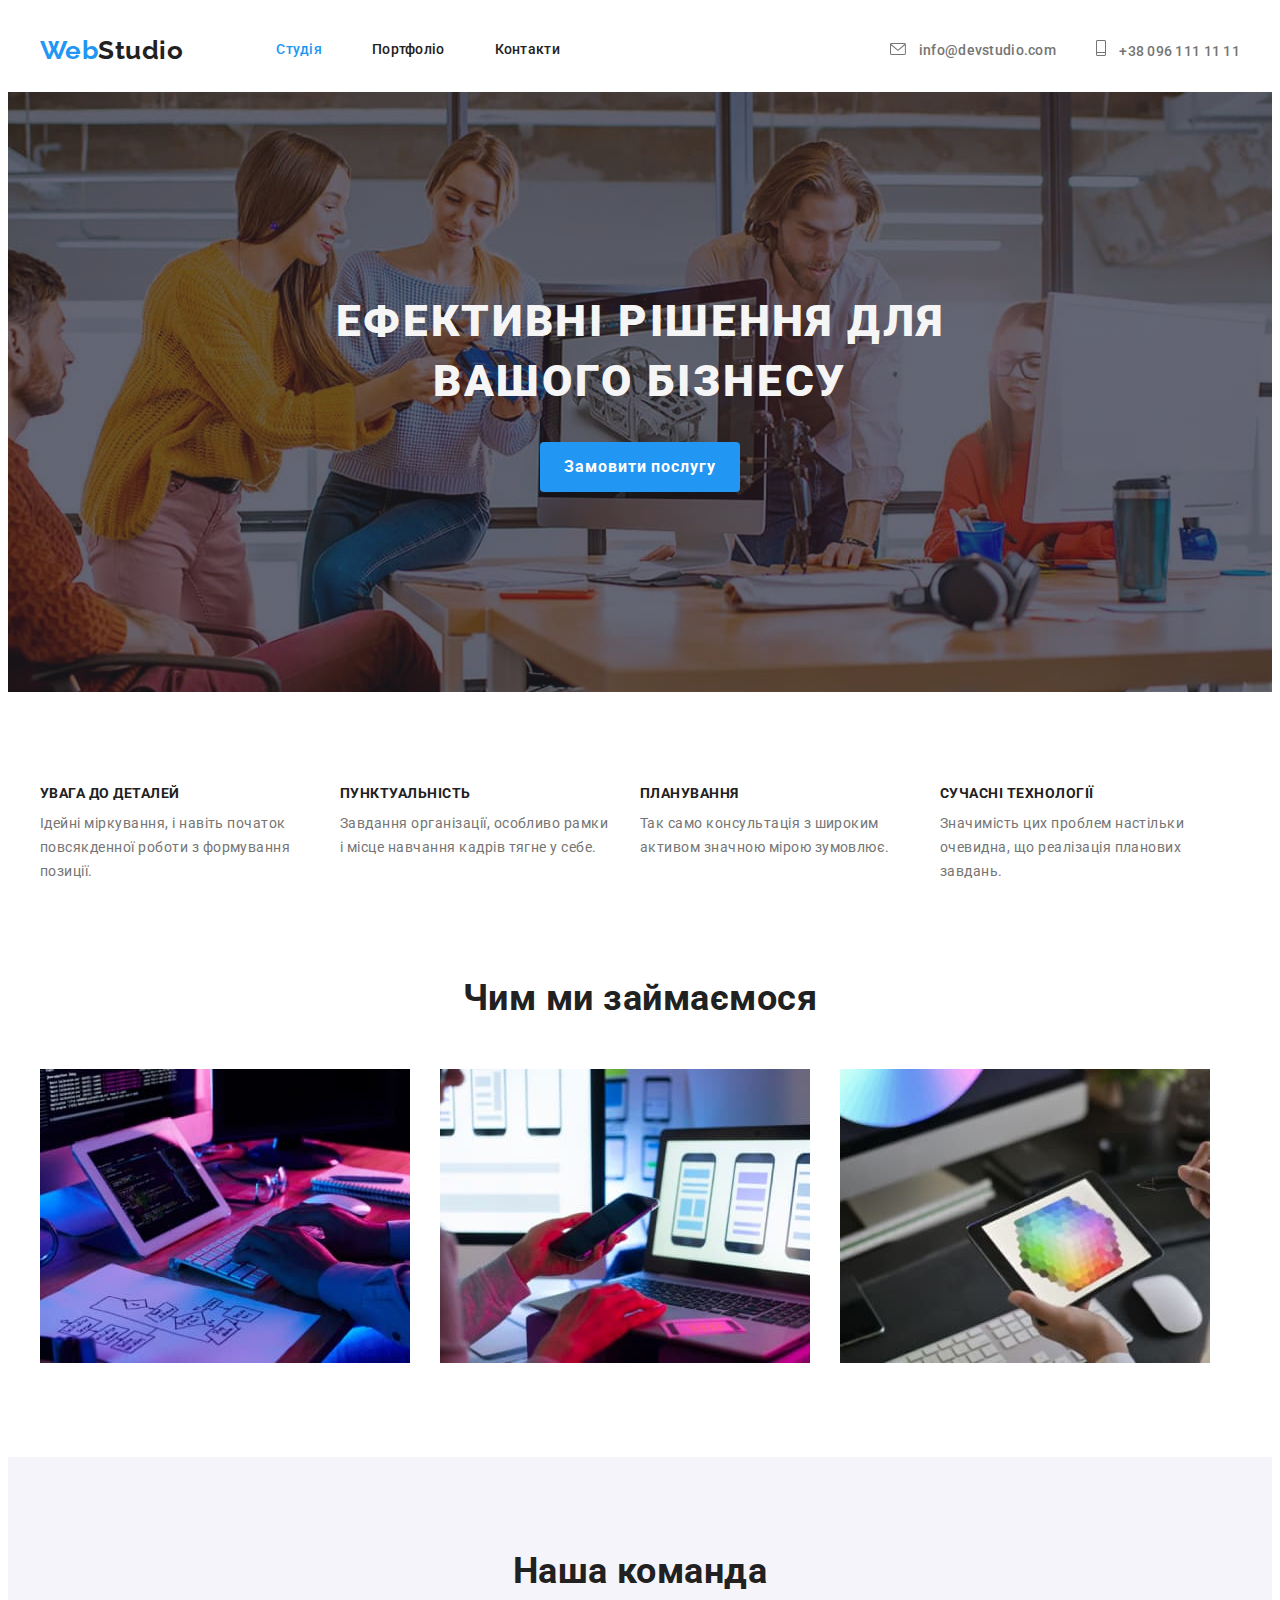
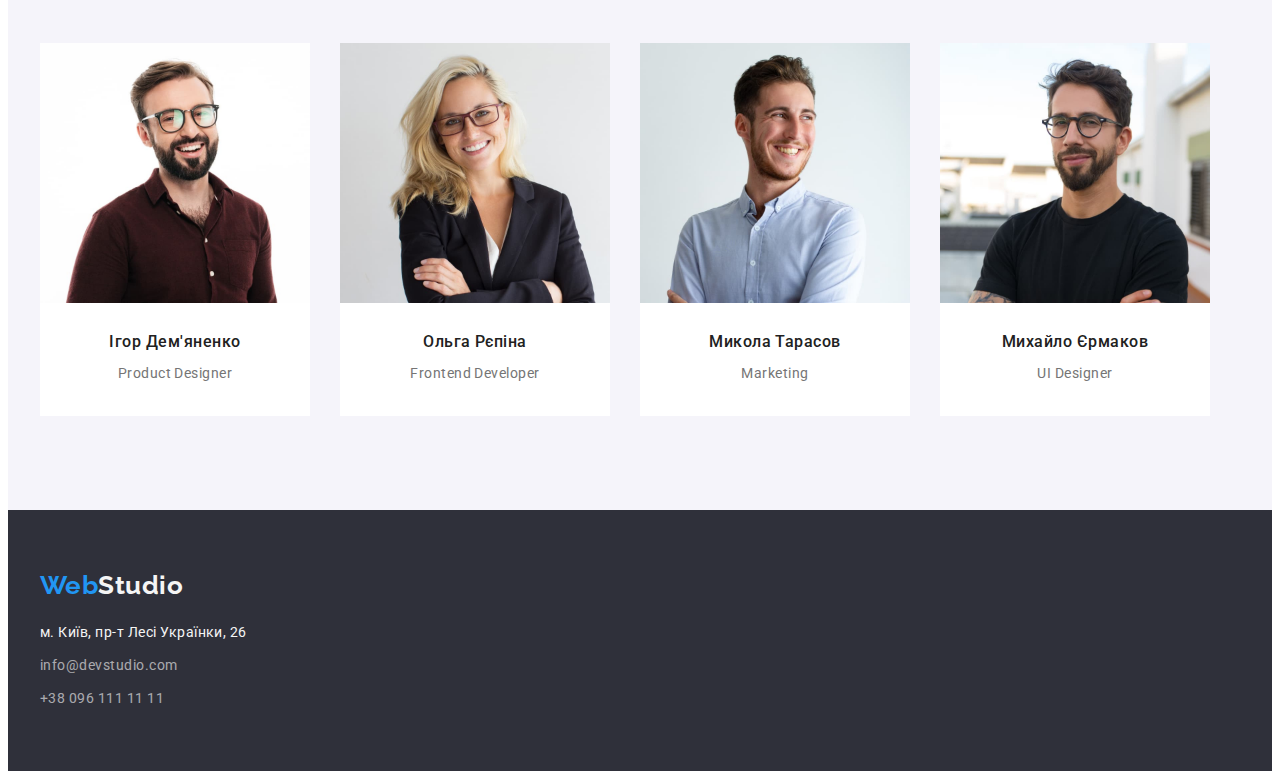
==== index.html @ d351dd9d "обнова" ====
<!DOCTYPE html>
<html lang="uk">

<head>
    <meta charset="UTF-8">
    <meta http-equiv="X-UA-Compatible" content="IE=edge">
    <meta name="viewport" content="width=device-width, initial-scale=1.0">
    <title>Document</title>
    <link rel="preconnect" href="https://fonts.googleapis.com">
    <link rel="preconnect" href="https://fonts.gstatic.com" crossorigin>
    <link
        href="https://fonts.googleapis.com/css2?family=Raleway:wght@700&family=Roboto:wght@400;500;700;900&display=swap"
        rel="stylesheet">
    <link rel="stylesheet" href="https://cdnjs.cloudflare.com/ajax/libs/modern-normalize/1.1.0/modern-normalize.min.css"
        integrity="sha512-wpPYUAdjBVSE4KJnH1VR1HeZfpl1ub8YT/NKx4PuQ5NmX2tKuGu6U/JRp5y+Y8XG2tV+wKQpNHVUX03MfMFn9Q=="
        crossorigin="anonymous" referrerpolicy="no-referrer" />
    <link rel="stylesheet" href="./css/style.css">

</head>

<body class="page">
    <header>
        <div class="container main-nav">
            <a href="index.html" class="logo"><span class="logo-style">Web</span>Studio</a>
            <nav>
                <ul class="site-nav list">
                    <li class="item"><a href="./studio.html" class="link current">Студія</a></li>
                    <li class="item"><a href="./portfolio.html" class="link">Портфоліо</a></li>
                    <li class="item"><a href="index.html" class="link">Контакти</a></li>
                </ul>
            </nav>
            <ul class="auth-nav list">
                <li class="items">
                    <a href="mailto:example@mail.ua" class="mail-info">
                        <svg class="icon-mail" width="16px" height="12px">
                            <use href="./images/icons.svg/icons.svg#icon-envelope-hover"></use>
                        </svg>
                        info@devstudio.com
                    </a>
                </li>
                <li class="items"><a href="tel:+380961111111">
                        <svg class="icon-mail" width="10px" height="16px">
                            <use href="./images/icons.svg/icons.svg#icon-vector"></use>
                        </svg>
                        +38 096 111 11 11
                    </a>
                </li>
            </ul>
        </div>
    </header>
    <main>
        <section class="hero">
            <div class="container">
                <h1 class="hero-title">Ефективні рішення для <br /> вашого бізнесу</h1>
                <button class="btn" type="button">Замовити послугу</button>
            </div>
        </section>
        <section class="section no-padding-bottom">
            <div class="container">
                <h2 class="visually-hidden">Наші переваги</h2>
                <ul class="feature-list">
                    <li class="feature-item">
                        <h3 class="title">УВАГА ДО ДЕТАЛЕЙ</h3>
                        <p class="text">Ідейні міркування, і навіть початок повсякденної роботи з формування
                            позиції.</p>
                    </li>
                    <li class="feature-item">
                        <h3 class="title">ПУНКТУАЛЬНІСТЬ</h3>
                        <p class="text">Завдання організації, особливо рамки і місце навчання кадрів тягне у себе.</p>
                    </li>
                    <li class="feature-item">
                        <h3 class="title">ПЛАНУВАННЯ</h3>
                        <p class="text">Так само консультація з широким активом значною мірою зумовлює.</p>
                    </li>
                    <li class="feature-item">
                        <h3 class="title">СУЧАСНІ ТЕХНОЛОГІЇ</h3>
                        <p class="text">Значимість цих проблем настільки очевидна, що реалізація планових завдань.</p>
                    </li>
                </ul>
            </div>
        </section>
        <section class="section">
            <div class="container">
                <h2 class="section-title-work">Чим ми займаємося</h2>
                <ul class="imeg-work">
                    <li class="foto-work">
                        <img src="./images/img1.jpg" alt="Додатки" width="370" height="294">
                    </li>
                    <li class="foto-work">
                        <img src="./images/img2.jpg" alt="Мобільні аплікації" width="370" height="294">
                    </li>
                    <li class="foto-work">
                        <img src="./images/img3.jpg" alt="Дизайн" width="370" height="294">
                    </li>
                </ul>
            </div>
        </section>
        <section class="team section">
            <div class="container">
                <h2 class="section-title-team">Наша команда</h2>
                <ul class="work-team">
                    <li class="work-list-item">
                        <img src="./images/img4.jpg" alt="Имя" width="270" height="260">
                        <div class="team-desc">
                            <h3 class="subtitle">Ігор Дем'яненко</h3>
                            <p class="text">Product Designer</p>
                        </div>
                    </li>
                    <li class="work-list-item">

                        <img src="./images/img5.jpg" alt="Имя" width="270" height="260">
                        <div class="team-desc">
                            <h3 class="subtitle">Ольга Рєпіна</h3>
                            <p class="text">Frontend Developer</p>
                        </div>
                    </li>
                    <li class="work-list-item">
                        <img src="./images/img6.jpg" alt="Имя" width="270" height="260">
                        <div class="team-desc">
                            <h3 class="subtitle">Микола Тарасов</h3>
                            <p class="text">Marketing</p>
                        </div>
                    </li>
                    <li class="work-list-item">
                        <img src="./images/img7.jpg" alt="Имя" width="270" height="260">
                        <div class="team-desc">
                            <h3 class="subtitle">Михайло Єрмаков</h3>
                            <p class="text">UI Designer</p>
                        </div>
                    </li>
                </ul>
            </div>
        </section>
    </main>
    <footer class="page-footer">
        <div class="container">
            <a href="index.html" class="logo-color"><span class="logo-style">Web</span>Studio</a>
            <address>
                <ul class="adress-list">
                    <li class="fotter-social-list"><a href="" class="footer-adress">м. Київ, пр-т Лесі Українки, 26</a>
                    </li>
                    <li class="fotter-social-list"><a href="mailto:info@devstudio.com"
                            class="footer-socials">info@devstudio.com</a></li>
                    <li class="fotter-social-list"><a href="tel:+380961111111" class="footer-socials">+38 096 111 11
                            11</a></li>
                </ul>
            </address>
        </div>
    </footer>


</body>

</html>
---- css/style.css ----
body {
  color: #757575;
  background-color: #ffffff;

  font-family: Roboto, sans-serif;
  letter-spacing: 0.03em;
}

ul {
  list-style: none;
}

:root {
  --primary-text-color: #757575;
  --title-text-color: #212121;
  --accent-color: #2196f3;
  --background-body: #f5f5f5;
  --footer-backgraund: #2f303a;
  --backgraund-section: #f5f4fa;
  --hover-focus-color: #188ce8;
}

p,
h1,
h2,
h3,
h4,
h5,
h6 {
  margin: 0px;
}

ul {
  margin: 0px;
  padding-left: 0px;
}

.container {
  width: 1200px;
  padding: 0px 15px;
  margin: 0 auto;
}

img {
  display: block;
}

/* вторичный основоного текста #212121 */

/* основной цвет текста #757575; */

/*акцент #2196F3 */

/* цвет фона #F5F5F5; */

/* шапка -  белый #FFFFFF; */

/* вторичный (наша команда) #F5F4FA */

/* вторичный цвет фона (тёмный) #2F303A; */

.section {
  padding: 94px 0px;
}

.list {
  list-style: none;
}

.page-header {
  border: 1px solid #ececec;
}

.main-nav {
  display: flex;
  align-items: center;
}

.logo {
  color: var(--title-text-color);
  font-family: Raleway;

  font-weight: 700;
  font-size: 26px;
  line-height: 1.19;
  text-decoration: none;
}

.logo-style {
  color: var(--accent-color);
}

.site-nav a {
  color: var(--title-text-color);

  font-weight: 500;
  font-size: 14px;
  line-height: 1.14;
  letter-spacing: 0.02em;
  text-decoration: none;

  display: block;
  padding: 32px 0;
}

.site-nav :hover,
.site-nav :focus,
.site-nav :active {
  color: var(--accent-color);
}

.site-nav {
  display: flex;
  margin-left: 93px;
}

.site-nav .item {
  display: block;
  margin-right: 50px;
}

.site-nav .item:last-child {
  margin-right: 0;
}

.site-nav .list {
  cursor: pointer;
}

.site-nav .link.current {
  color: var(--accent-color);
}

.auth-nav {
  display: flex;
  margin-left: auto;
}

.auth-nav .items {
  display: block;
  padding-top: 32px;
  padding-bottom: 32px;
  margin-right: 40px;
}

.auth-nav .items:last-child {
  margin-right: 0;
}

.auth-nav a {
  color: var(--primary-text-color);

  font-weight: 500;
  font-size: 14px;
  line-height: 1.14;
  letter-spacing: 0.02em;
  text-decoration: none;
}

.auth-nav :hover,
.auth-nav :focus {
  color: var(--accent-color);
}

/*Кнопки конверт и телефон*/

.icon-mail {
  margin-right: 10px;
  justify-content: center;
  align-items: center;
  fill: currentColor;
}

/* Секция герой */

.hero {
  text-align: center;
  padding: 200px 0;
  max-width: 1600;
  min-height: 600;
  margin-left: auto;
  margin-right: auto;
  background-image: linear-gradient(rgba(47, 48, 58, 0.4), rgba(47, 48, 58, 0.4)),
    url('../images/img17.jpg');
  background-repeat: no-repeat;
  background-size: cover;
  background-position: center;
}

.hero-title {
  color: var(--background-body);

  font-weight: 900;
  font-size: 44px;
  line-height: 1.36;

  text-align: center;
  letter-spacing: 0.06em;
  text-transform: uppercase;

  margin-bottom: 30px;
}

.btn {
  color: #ffffff;
  background: var(--accent-color);
  cursor: pointer;
  border-radius: 4px;

  font-family: 'Roboto', sans-serif;
  font-style: normal;
  font-weight: 700;
  font-size: 16px;
  line-height: 1.88;
  letter-spacing: 0.06em;

  display: block;
  margin: 0 auto;
  padding: 10px 24px;
  border: none;
}

.btn:hover,
.btn:focus {
  background: var(--hover-focus-color);
}

/* Секция переваг */

.no-padding-bottom {
  padding-bottom: 0;
}

.feature-list {
  display: flex;
  gap: 30px;
}

.feature-item {
  flex-basis: calc(100% / 4 - 30px);
}

.feature-list .title {
  color: var(--title-text-color);

  font-weight: 700;
  font-size: 14px;
  line-height: 1.14;
  text-transform: uppercase;
}

.title {
  margin-bottom: 10px;
}

.text {
  color: var(--primary-text-color);

  font-weight: 400;
  font-size: 14px;
  line-height: 1.71;
}

/* Секция работа */

.section-title-work {
  color: var(--title-text-color);

  font-weight: 700;
  font-size: 36px;
  line-height: 1.16;
  text-align: center;

  margin-bottom: 50px;
}

.imeg-work {
  display: flex;
  flex-wrap: wrap;
}

.imeg-work .foto-work {
  margin-right: 30px;
}

.imeg-work .foto-work:nth-child(3n) {
  margin-right: 0;
}

/* Секция Команда */

.section-title-team {
  color: var(--title-text-color);

  font-weight: 700;
  font-size: 36px;
  line-height: 1.16;
  text-align: center;
  margin-bottom: 50px;
}

.work-team {
  display: flex;
}

.work-list-item {
  margin-right: 30px;
  text-align: center;
}

.work-list-item:last-child {
  margin-right: 0;
}

.team-desc {
  padding: 30px 0;
}

.subtitle {
  color: var(--title-text-color);

  font-family: 'Roboto';
  font-style: normal;
  font-weight: 500;
  font-size: 16px;
  line-height: 1.18;
  margin-bottom: 10px;
}

.team {
  background-color: var(--backgraund-section);
}

.work-list-item {
  background: #ffffff;
}

/* Футер */

.page-footer {
  background: var(--footer-backgraund);

  padding: 60px 0;
}

.logo-color {
  color: var(--background-body);
  font-family: Raleway;

  font-weight: 700;
  font-size: 26px;
  line-height: 1.19;
  text-decoration: none;
  margin-bottom: 20px;

  display: block;
}

.footer-socials {
  color: rgba(255, 255, 255, 0.6);
  background: var(--footer-backgraund);

  font-family: 'Roboto';
  font-style: normal;
  font-weight: 400;
  font-size: 14px;
  line-height: 1.71;
  text-decoration: none;

  display: block;
}

.fotter-social-list:not(:last-child) {
  margin-bottom: 9px;
}

.footer-adress {
  color: var(--background-body);
  background: var(--footer-backgraund);

  font-family: 'Roboto';
  font-style: normal;
  font-weight: 400;
  font-size: 14px;
  line-height: 1.71;
  text-decoration: none;

  display: block;
}

.adress-list :hover,
.adress-list :focus {
  color: var(--accent-color);
}

/* Кнопки портфолио*/

.button-items {
  display: flex;
  justify-content: center;
  margin-bottom: 50px;
}

.filter-button {
  color: var(--title-text-color);
  background: var(--backgraund-section);
  cursor: pointer;
  border-radius: 4px;
  border: none;

  font-family: 'Roboto', sans-serif;
  font-style: normal;
  font-weight: 500;
  font-size: 16px;
  line-height: 1.62;

  padding: 6px 22px;
}

.button-port :hover,
.button-port :focus {
  color: var(--background-body);
  background: var(--accent-color);
  box-shadow: 0px 3px 1px rgba(0, 0, 0, 0.1), 0px 1px 2px rgba(0, 0, 0, 0.08),
    0px 2px 2px rgba(0, 0, 0, 0.12);
}

.button-port {
  margin-right: 8px;
}

.button-port:last-child {
  margin-right: 0;
}

/* Портфолио карточки */

.portfolio-list {
  display: flex;
  flex-wrap: wrap;
}

.portfolio-item {
  margin-right: 30px;
  margin-bottom: 30px;
  flex-basis: calc(100% / 3 - 60px);
}

.portfolio-item:nth-child(3n) {
  margin-right: 0;
}

.portfolio-item:nth-last-child(-n + 3) {
  margin-bottom: 0;
}

.portfolio-desc {
  border: 1px solid #eeeeee;
  border-top: none;
  padding: 20px 24px;
}

.subject {
  color: var(--title-text-color);

  font-family: 'Roboto';
  font-style: normal;
  font-weight: 700;
  font-size: 18px;
  line-height: 2;
  letter-spacing: 0.06em;

  margin-bottom: 4px;
}

.visually-hidden {
  position: absolute;
  width: 1px;
  height: 1px;
  margin: -1px;
  border: 0;
  padding: 0;
  white-space: nowrap;
  clip-path: inset(100%);
  clip: rect(0 0 0 0);
  overflow: hidden;
}

.portfolio-text {
  color: var(--primary-text-color);

  font-size: 16px;
  line-height: 1.88;
  letter-spacing: 0.03em;
}
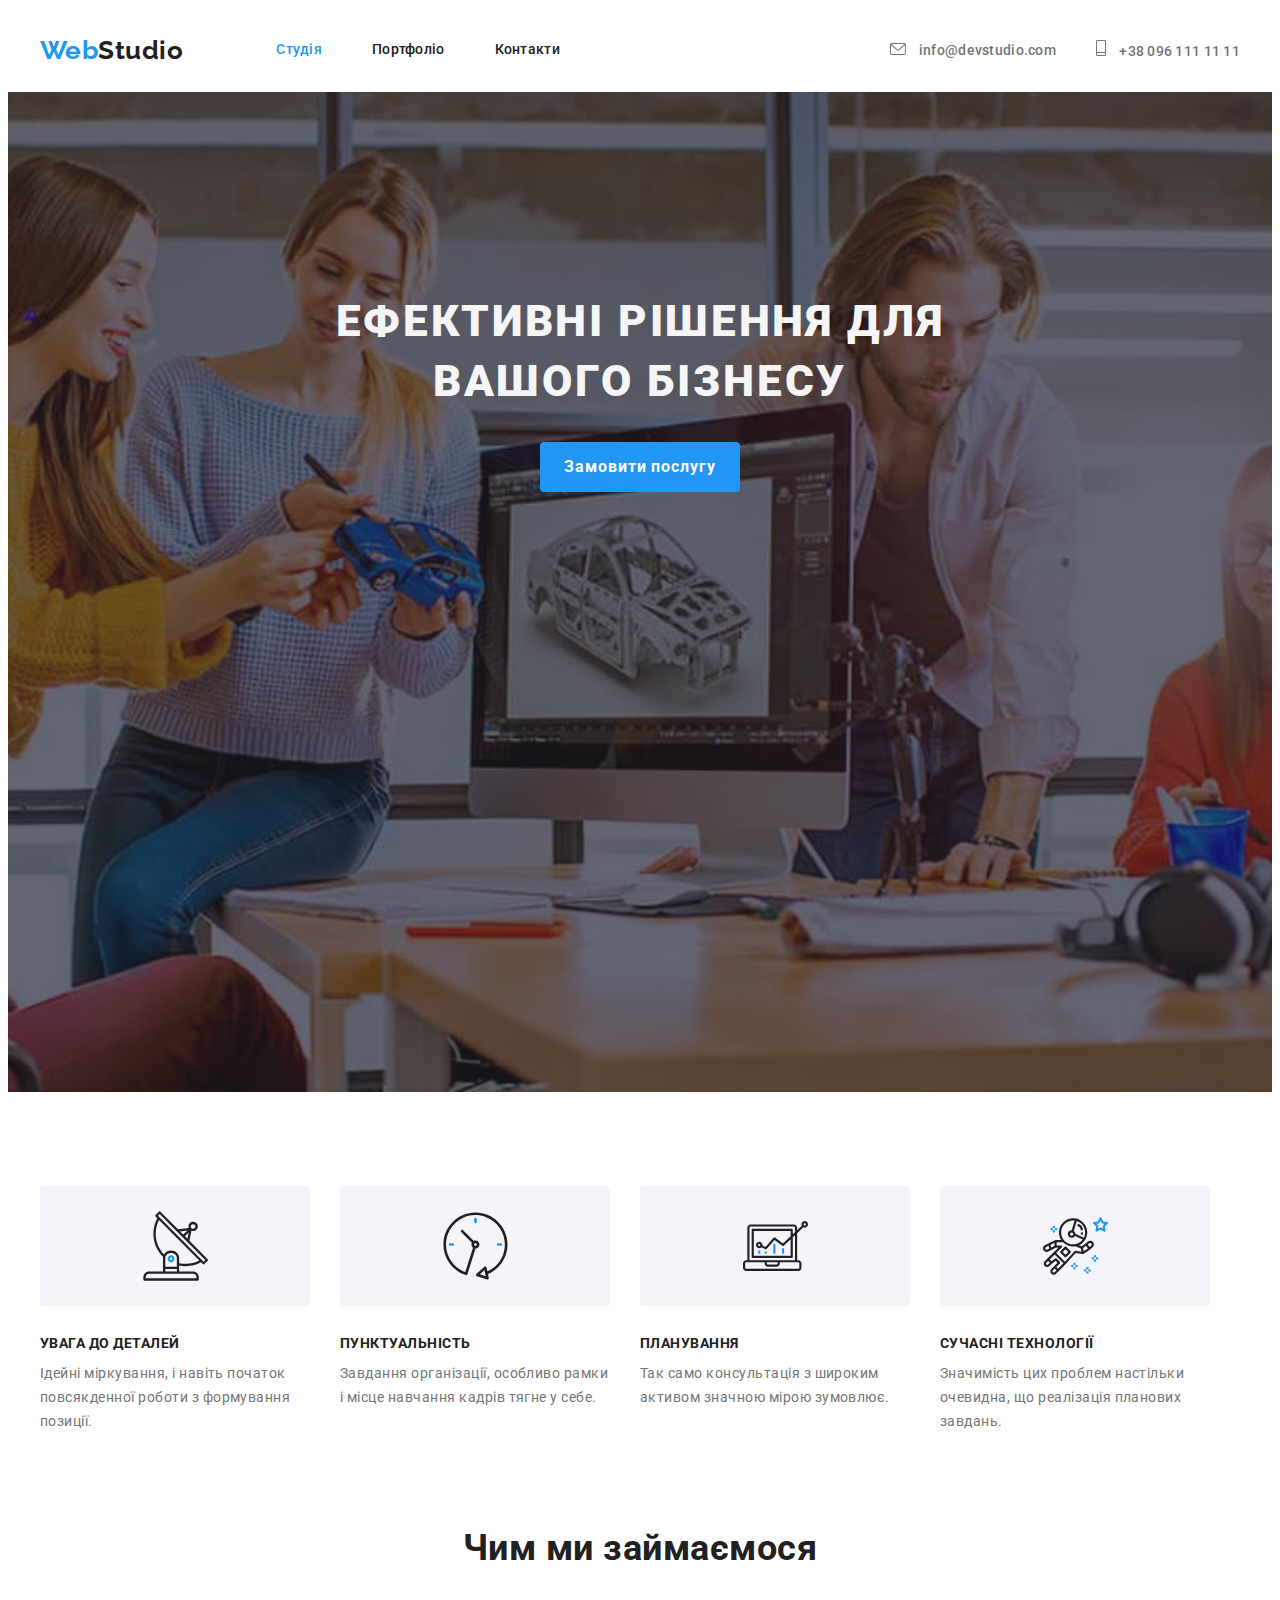
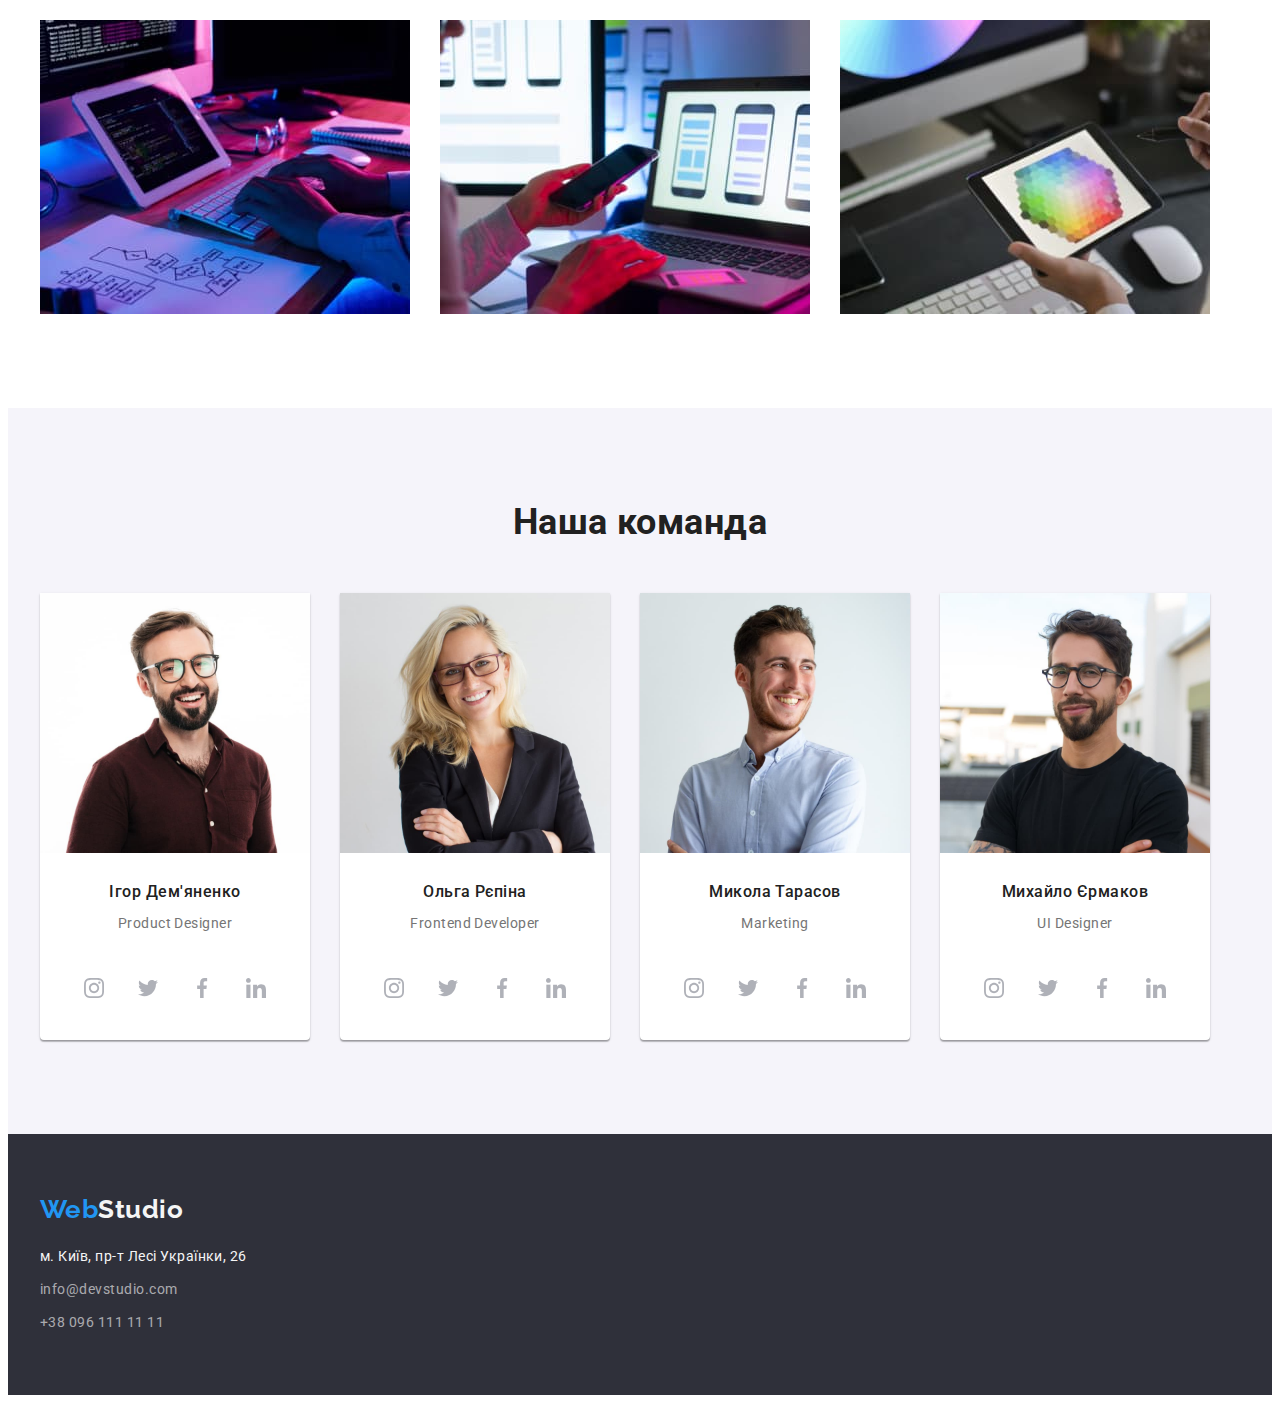
==== commit bab3b6c6: "обнова" ====
--- a/index.html
+++ b/index.html
@@ -60,19 +60,40 @@
                 <h2 class="visually-hidden">Наші переваги</h2>
                 <ul class="feature-list">
                     <li class="feature-item">
+                        <div class="feature-svg">
+                            <svg class="icon-feature" width="65px" height="70px">
+                                <use href="./images/icons.svg/icons.svg#icon-Group-akt"></use>
+                            </svg>
+                        </div>
                         <h3 class="title">УВАГА ДО ДЕТАЛЕЙ</h3>
                         <p class="text">Ідейні міркування, і навіть початок повсякденної роботи з формування
                             позиції.</p>
                     </li>
                     <li class="feature-item">
+                        <div class="feature-svg">
+                            <svg class="icon-feature" width="67px" height="70px">
+                                <use href="./images/icons.svg/icons.svg#icon-clock-akt"></use>
+                            </svg>
+                        </div>
                         <h3 class="title">ПУНКТУАЛЬНІСТЬ</h3>
-                        <p class="text">Завдання організації, особливо рамки і місце навчання кадрів тягне у себе.</p>
-                    </li>
-                    <li class="feature-item">
+                        <p class="text">Завдання організації, особливо рамки і місце навчання кадрів тягне у себе.
+                        </p>
+                    </li>
+                    <li class="feature-item">
+                        <div class="feature-svg">
+                            <svg class="icon-feature" width="65px" height="70px">
+                                <use href="./images/icons.svg/icons.svg#icon-computer-akt"></use>
+                            </svg>
+                        </div>
                         <h3 class="title">ПЛАНУВАННЯ</h3>
                         <p class="text">Так само консультація з широким активом значною мірою зумовлює.</p>
                     </li>
                     <li class="feature-item">
+                        <div class="feature-svg">
+                            <svg class="icon-feature" width="65px" height="70px">
+                                <use href="./images/icons.svg/icons.svg#icon-astronaut"></use>
+                            </svg>
+                        </div>
                         <h3 class="title">СУЧАСНІ ТЕХНОЛОГІЇ</h3>
                         <p class="text">Значимість цих проблем настільки очевидна, що реалізація планових завдань.</p>
                     </li>
@@ -105,6 +126,35 @@
                             <h3 class="subtitle">Ігор Дем'яненко</h3>
                             <p class="text">Product Designer</p>
                         </div>
+                        <ul class="ikon-team-list">
+                            <li class="icon-team-desc">
+                                <a href="#" class="ikon-soc-link-link">
+                                    <svg class="icon-feature-team" width="20px" height="20px">
+                                        <use href="./images/icons.svg/icons.svg#icon-instagram"></use>
+                                    </svg>
+                                </a>
+                            </li>
+                            <li class="icon-team-desc">
+                                <a href="#" class="ikon-soc-link-link">
+                                    <svg class="icon-feature-team" width="20px" height="20px">
+                                        <use href="./images/icons.svg/icons.svg#icon-twitter"></use>
+                                    </svg>
+                                </a>
+                            </li>
+                            <li class="icon-team-desc">
+                                <a href="#" class="ikon-soc-link-link">
+                                    <svg class="icon-feature-team" width="20px" height="20px">
+                                        <use href="./images/icons.svg/icons.svg#icon-facebook"></use>
+                                    </svg>
+                                </a>
+                            </li>
+                            <li class="icon-team-desc"><a href="#" class="ikon-soc-link-link">
+                                    <svg class="icon-feature-team" width="20px" height="20px">
+                                        <use href="./images/icons.svg/icons.svg#icon-linkedin"></use>
+                                    </svg>
+                                </a>
+                            </li>
+                        </ul>
                     </li>
                     <li class="work-list-item">
 
@@ -113,6 +163,35 @@
                             <h3 class="subtitle">Ольга Рєпіна</h3>
                             <p class="text">Frontend Developer</p>
                         </div>
+                        <ul class="ikon-team-list">
+                            <li class="icon-team-desc">
+                                <a href="#" class="ikon-soc-link-link">
+                                    <svg class="icon-feature-team" width="20px" height="20px">
+                                        <use href="./images/icons.svg/icons.svg#icon-instagram"></use>
+                                    </svg>
+                                </a>
+                            </li>
+                            <li class="icon-team-desc">
+                                <a href="#" class="ikon-soc-link-link">
+                                    <svg class="icon-feature-team" width="20px" height="20px">
+                                        <use href="./images/icons.svg/icons.svg#icon-twitter"></use>
+                                    </svg>
+                                </a>
+                            </li>
+                            <li class="icon-team-desc">
+                                <a href="#" class="ikon-soc-link-link">
+                                    <svg class="icon-feature-team" width="20px" height="20px">
+                                        <use href="./images/icons.svg/icons.svg#icon-facebook"></use>
+                                    </svg>
+                                </a>
+                            </li>
+                            <li class="icon-team-desc"><a href="#" class="ikon-soc-link-link">
+                                    <svg class="icon-feature-team" width="20px" height="20px">
+                                        <use href="./images/icons.svg/icons.svg#icon-linkedin"></use>
+                                    </svg>
+                                </a>
+                            </li>
+                        </ul>
                     </li>
                     <li class="work-list-item">
                         <img src="./images/img6.jpg" alt="Имя" width="270" height="260">
@@ -120,6 +199,35 @@
                             <h3 class="subtitle">Микола Тарасов</h3>
                             <p class="text">Marketing</p>
                         </div>
+                        <ul class="ikon-team-list">
+                            <li class="icon-team-desc">
+                                <a href="#" class="ikon-soc-link-link">
+                                    <svg class="icon-feature-team" width="20px" height="20px">
+                                        <use href="./images/icons.svg/icons.svg#icon-instagram"></use>
+                                    </svg>
+                                </a>
+                            </li>
+                            <li class="icon-team-desc">
+                                <a href="#" class="ikon-soc-link-link">
+                                    <svg class="icon-feature-team" width="20px" height="20px">
+                                        <use href="./images/icons.svg/icons.svg#icon-twitter"></use>
+                                    </svg>
+                                </a>
+                            </li>
+                            <li class="icon-team-desc">
+                                <a href="#" class="ikon-soc-link-link">
+                                    <svg class="icon-feature-team" width="20px" height="20px">
+                                        <use href="./images/icons.svg/icons.svg#icon-facebook"></use>
+                                    </svg>
+                                </a>
+                            </li>
+                            <li class="icon-team-desc"><a href="#" class="ikon-soc-link-link">
+                                    <svg class="icon-feature-team" width="20px" height="20px">
+                                        <use href="./images/icons.svg/icons.svg#icon-linkedin"></use>
+                                    </svg>
+                                </a>
+                            </li>
+                        </ul>
                     </li>
                     <li class="work-list-item">
                         <img src="./images/img7.jpg" alt="Имя" width="270" height="260">
@@ -127,6 +235,35 @@
                             <h3 class="subtitle">Михайло Єрмаков</h3>
                             <p class="text">UI Designer</p>
                         </div>
+                        <ul class="ikon-team-list">
+                            <li class="icon-team-desc">
+                                <a href="#" class="ikon-soc-link-link">
+                                    <svg class="icon-feature-team" width="20px" height="20px">
+                                        <use href="./images/icons.svg/icons.svg#icon-instagram"></use>
+                                    </svg>
+                                </a>
+                            </li>
+                            <li class="icon-team-desc">
+                                <a href="#" class="ikon-soc-link-link">
+                                    <svg class="icon-feature-team" width="20px" height="20px">
+                                        <use href="./images/icons.svg/icons.svg#icon-twitter"></use>
+                                    </svg>
+                                </a>
+                            </li>
+                            <li class="icon-team-desc">
+                                <a href="#" class="ikon-soc-link-link">
+                                    <svg class="icon-feature-team" width="20px" height="20px">
+                                        <use href="./images/icons.svg/icons.svg#icon-facebook"></use>
+                                    </svg>
+                                </a>
+                            </li>
+                            <li class="icon-team-desc"><a href="#" class="ikon-soc-link-link">
+                                    <svg class="icon-feature-team" width="20px" height="20px">
+                                        <use href="./images/icons.svg/icons.svg#icon-linkedin"></use>
+                                    </svg>
+                                </a>
+                            </li>
+                        </ul>
                     </li>
                 </ul>
             </div>
--- a/css/style.css
+++ b/css/style.css
@@ -176,8 +176,8 @@
 .hero {
   text-align: center;
   padding: 200px 0;
-  max-width: 1600;
-  min-height: 600;
+  max-width: 1600px;
+  min-height: 600px;
   margin-left: auto;
   margin-right: auto;
   background-image: linear-gradient(rgba(47, 48, 58, 0.4), rgba(47, 48, 58, 0.4)),
@@ -225,6 +225,21 @@
   background: var(--hover-focus-color);
 }
 
+/* Иконки Переваг */
+
+.feature-svg {
+  width: 270px;
+  height: 120px;
+
+  background: #f5f4fa;
+  border-radius: 4px;
+
+  display: flex;
+  align-items: center;
+  justify-content: center;
+  margin-bottom: 30px;
+}
+
 /* Секция переваг */
 
 .no-padding-bottom {
@@ -306,6 +321,10 @@
 .work-list-item {
   margin-right: 30px;
   text-align: center;
+
+  box-shadow: 0px 1px 3px rgba(0, 0, 0, 0.12), 0px 1px 1px rgba(0, 0, 0, 0.14),
+    0px 2px 1px rgba(0, 0, 0, 0.2);
+  border-radius: 0px 0px 4px 4px;
 }
 
 .work-list-item:last-child {
@@ -333,6 +352,46 @@
 
 .work-list-item {
   background: #ffffff;
+}
+
+.ikon-team-list {
+  display: flex;
+  justify-content: center;
+  align-items: center;
+  margin-bottom: 30px;
+}
+
+.icon-team-desc {
+  width: 44px;
+  height: 44px;
+  border-radius: 50%;
+}
+
+.icon-team-desc:not(:last-child) {
+  margin-right: 10px;
+}
+
+.ikon-soc-link-link {
+  width: 100%;
+  height: 100%;
+  background-color: (var(--background-body));
+  display: flex;
+  justify-content: center;
+  align-items: center;
+  border-radius: 50%;
+}
+
+.ikon-soc-link-link {
+  color: #afb1b8;
+}
+
+.icon-feature-team {
+  fill: currentColor;
+}
+
+.ikon-soc-link-link:hover {
+  background-color: var(--accent-color);
+  color: #ffffff;
 }
 
 /* Футер */
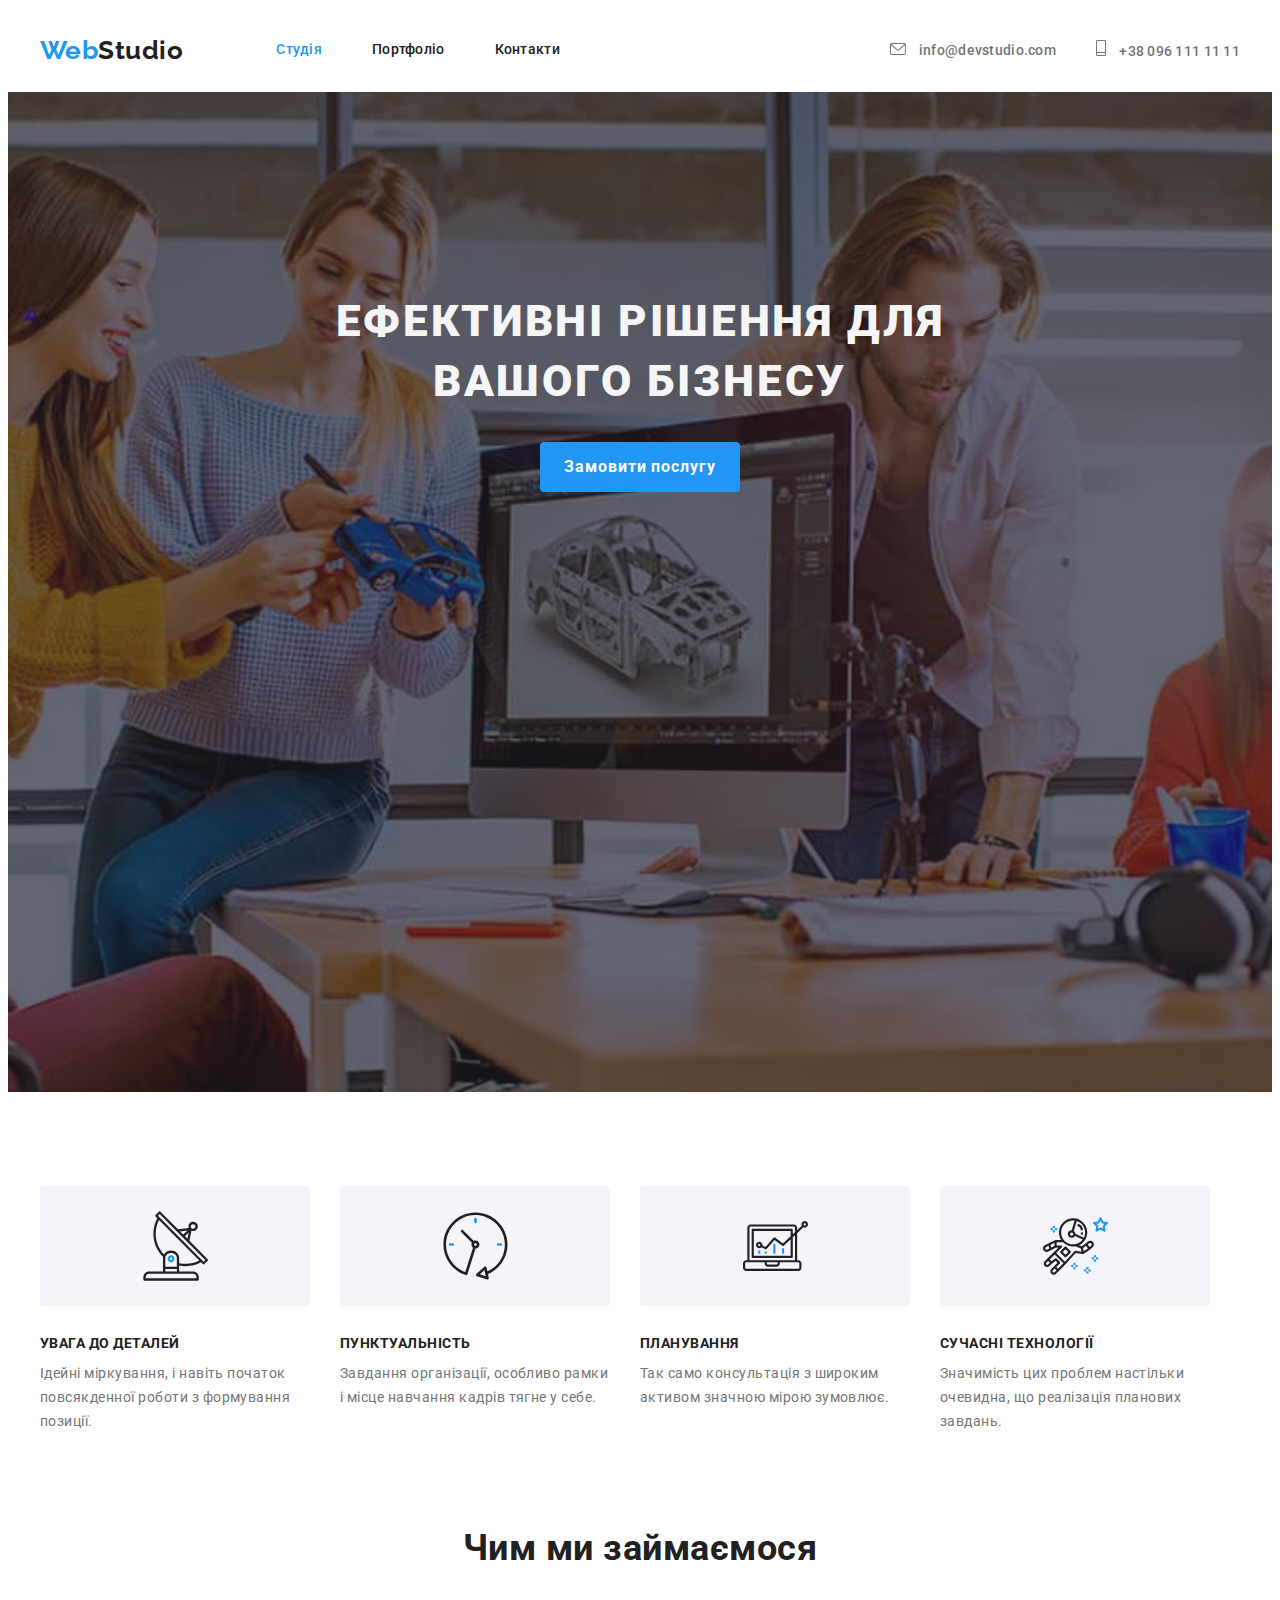
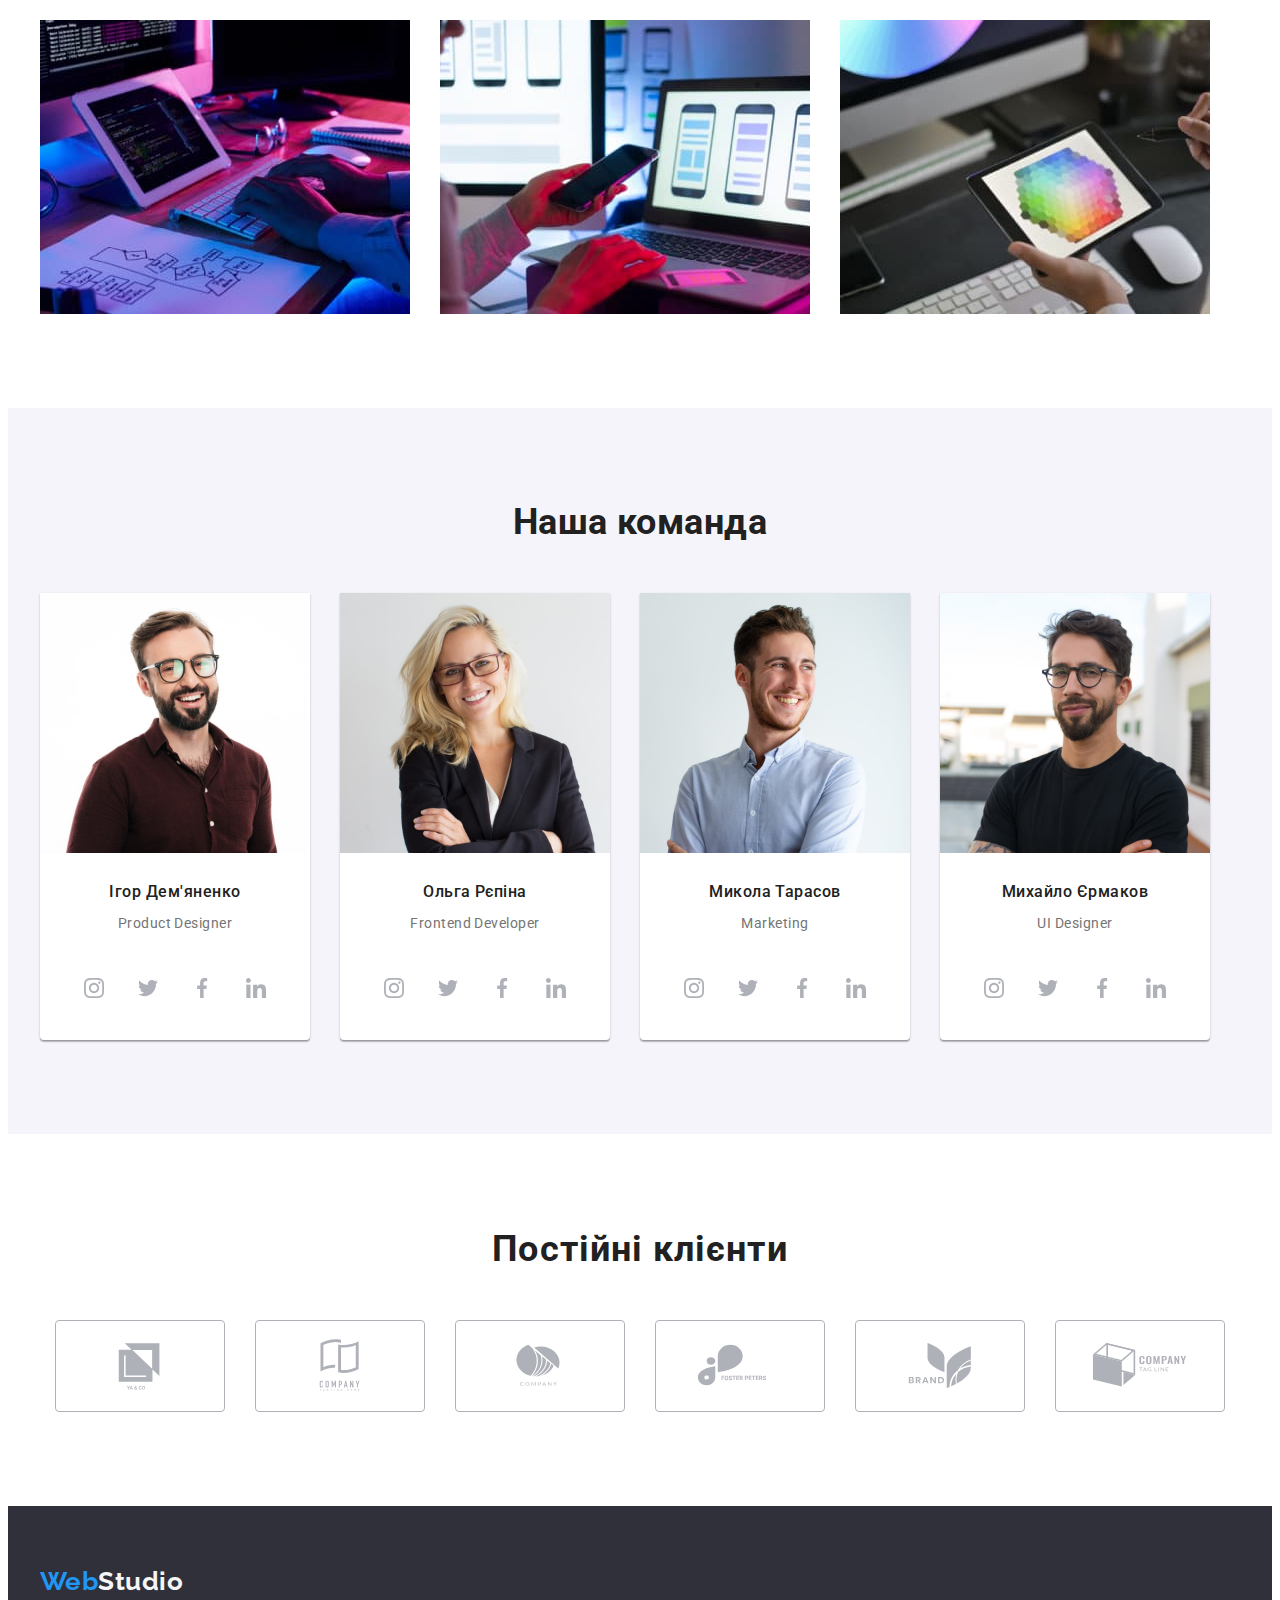
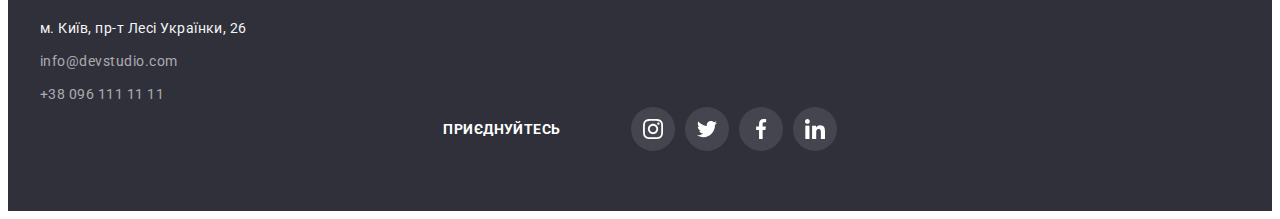
==== commit d2a98bcd: "обнова" ====
--- a/index.html
+++ b/index.html
@@ -268,6 +268,55 @@
                 </ul>
             </div>
         </section>
+        <section>
+            <div class="container">
+                <h2 class="clients">Постійні клієнти</h2>
+                <ul class="clients-list">
+                    <li class="clients-item">
+                        <a href="##" class="clients-svg">
+                            <svg class="icon-clients" width="106px" height="60px">
+                                <use href="./images/icons.svg/icons.svg#icon-logo-cam1"></use>
+                            </svg>
+                        </a>
+                    </li>
+                    <li class="clients-item">
+                        <a href="##" class="clients-svg">
+                            <svg class="icon-clients" width="106px" height="60px">
+                                <use href="./images/icons.svg/icons.svg#icon-logo-cam2"></use>
+                            </svg>
+                        </a>
+                    </li>
+                    <li class="clients-item">
+                        <a href="##" class="clients-svg">
+                            <svg class="icon-clients" width="106px" height="60px">
+                                <use href="./images/icons.svg/icons.svg#icon-logo-cam3"></use>
+                            </svg>
+                        </a>
+                    </li>
+                    <li class="clients-item">
+                        <a href="##" class="clients-svg">
+                            <svg class="icon-clients" width="106px" height="60px">
+                                <use href="./images/icons.svg/icons.svg#icon-logo-cam4"></use>
+                            </svg>
+                        </a>
+                    </li>
+                    <li class="clients-item">
+                        <a href="##" class="clients-svg">
+                            <svg class="icon-clients" width="106px" height="60px">
+                                <use href="./images/icons.svg/icons.svg#icon-logo-cam5"></use>
+                            </svg>
+                        </a>
+                    </li>
+                    <li class="clients-item">
+                        <a href="##" class="clients-svg">
+                            <svg class="icon-clients" width="106px" height="60px">
+                                <use href="./images/icons.svg/icons.svg#icon-logo-cam6"></use>
+                            </svg>
+                        </a>
+                    </li>
+                </ul>
+            </div>
+        </section>
     </main>
     <footer class="page-footer">
         <div class="container">
@@ -279,10 +328,44 @@
                     <li class="fotter-social-list"><a href="mailto:info@devstudio.com"
                             class="footer-socials">info@devstudio.com</a></li>
                     <li class="fotter-social-list"><a href="tel:+380961111111" class="footer-socials">+38 096 111 11
-                            11</a></li>
+                            11</a>
+                    </li>
                 </ul>
             </address>
         </div>
+        <div class="fotter-icon">
+            <h3 class="fotter-icon-text">Приєднуйтесь</h3>
+            <ul class="fotter-soc-list">
+                <li class="fotter-icon-desc">
+                    <a href="#" class="fotter-soc-link-link">
+                        <svg class="icon-feature-team" width="20px" height="20px">
+                            <use href="./images/icons.svg/icons.svg#icon-instagram"></use>
+                        </svg>
+                    </a>
+                </li>
+                <li class="fotter-icon-desc">
+                    <a href="#" class="fotter-soc-link-link">
+                        <svg class="icon-feature-team" width="20px" height="20px">
+                            <use href="./images/icons.svg/icons.svg#icon-twitter"></use>
+                        </svg>
+                    </a>
+                </li>
+                <li class="fotter-icon-desc">
+                    <a href="#" class="fotter-soc-link-link">
+                        <svg class="icon-feature-team" width="20px" height="20px">
+                            <use href="./images/icons.svg/icons.svg#icon-facebook"></use>
+                        </svg>
+                    </a>
+                </li>
+                <li class="fotter-icon-desc">
+                    <a href="#" class="fotter-soc-link-link">
+                        <svg class="icon-feature-team" width="20px" height="20px">
+                            <use href="./images/icons.svg/icons.svg#icon-linkedin"></use>
+                        </svg>
+                    </a>
+                </li>
+            </ul>
+        </div>
     </footer>
 
 
--- a/css/style.css
+++ b/css/style.css
@@ -394,6 +394,62 @@
   color: #ffffff;
 }
 
+/* Секция Клиенты */
+
+.clients {
+  font-weight: 700;
+  font-size: 36px;
+  line-height: 42px;
+  text-align: center;
+  letter-spacing: 0.03em;
+
+  color: #212121;
+
+  margin-top: 94px;
+  margin-bottom: 50px;
+}
+
+.clients-svg {
+  box-sizing: border-box;
+
+  width: 170px;
+  height: 92px;
+  left: 215px;
+  top: 2490px;
+
+  border: 1px solid #afb1b8;
+  border-radius: 4px;
+
+  display: flex;
+  align-items: center;
+  justify-content: center;
+  margin-bottom: 94px;
+}
+
+.clients-list {
+  display: flex;
+  align-items: center;
+  justify-content: center;
+}
+
+.clients-item:not(:last-child) {
+  margin-right: 30px;
+}
+
+.clients-svg {
+  color: #afb1b8;
+}
+
+.icon-clients {
+  fill: currentColor;
+}
+
+.clients-svg:hover,
+.clients-svg:focus {
+  background-color: #ffffff;
+  color: var(--accent-color);
+}
+
 /* Футер */
 
 .page-footer {
@@ -447,9 +503,72 @@
   display: block;
 }
 
-.adress-list :hover,
-.adress-list :focus {
+.fotter-social-list :hover,
+.fotter-social-list :focus {
   color: var(--accent-color);
+}
+
+/* Футер иконки */
+
+.fotter-icon {
+  display: flex;
+  align-items: center;
+  justify-content: center;
+}
+
+.fotter-icon-text {
+  font-weight: 700;
+  font-size: 14px;
+  line-height: 16px;
+  letter-spacing: 0.03em;
+  text-transform: uppercase;
+
+  color: #ffffff;
+
+  display: flex;
+  align-items: center;
+  align-items: center;
+}
+
+.fotter-soc-list {
+  display: flex;
+  align-items: center;
+  align-items: center;
+
+  margin-left: 70px;
+}
+
+.fotter-icon-desc {
+  width: 44px;
+  height: 44px;
+  border-radius: 50%;
+}
+
+.fotter-icon-desc:not(:last-child) {
+  margin-right: 10px;
+}
+
+.fotter-soc-link-link {
+  width: 100%;
+  height: 100%;
+  background-color: (var(--background-body));
+  display: flex;
+  justify-content: center;
+  align-items: center;
+  border-radius: 50%;
+}
+
+.fotter-soc-link-link {
+  color: #ffffff;
+  background-color: rgba(255, 255, 255, 0.1);
+}
+
+.fotter-soc-link-link {
+  fill: currentColor;
+}
+
+.fotter-soc-link-link:hover {
+  background: var(--hover-focus-color);
 }
 
 /* Кнопки портфолио*/
@@ -503,6 +622,9 @@
   margin-right: 30px;
   margin-bottom: 30px;
   flex-basis: calc(100% / 3 - 60px);
+
+  box-shadow: 0px 1px 1px rgba(0, 0, 0, 0.12), 0px 4px 4px rgba(0, 0, 0, 0.06),
+    1px 4px 6px rgba(0, 0, 0, 0.16);
 }
 
 .portfolio-item:nth-child(3n) {
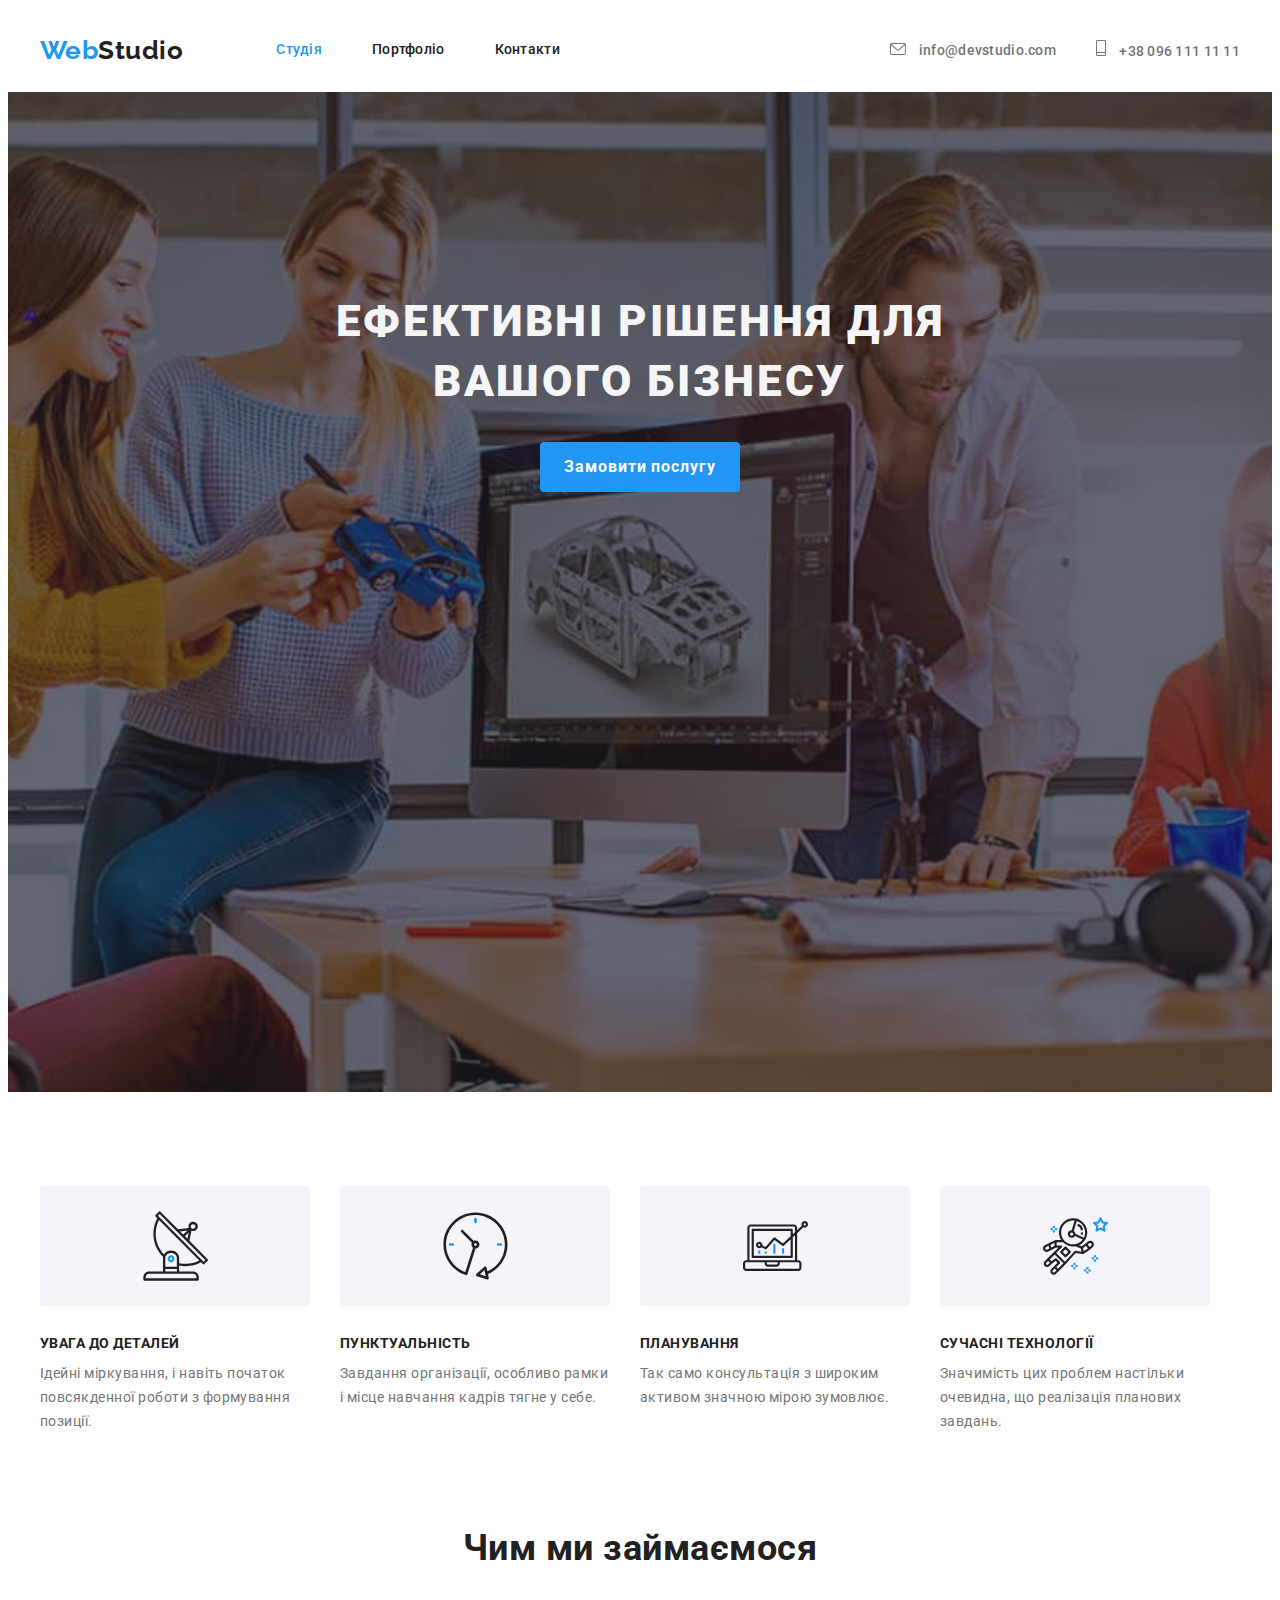
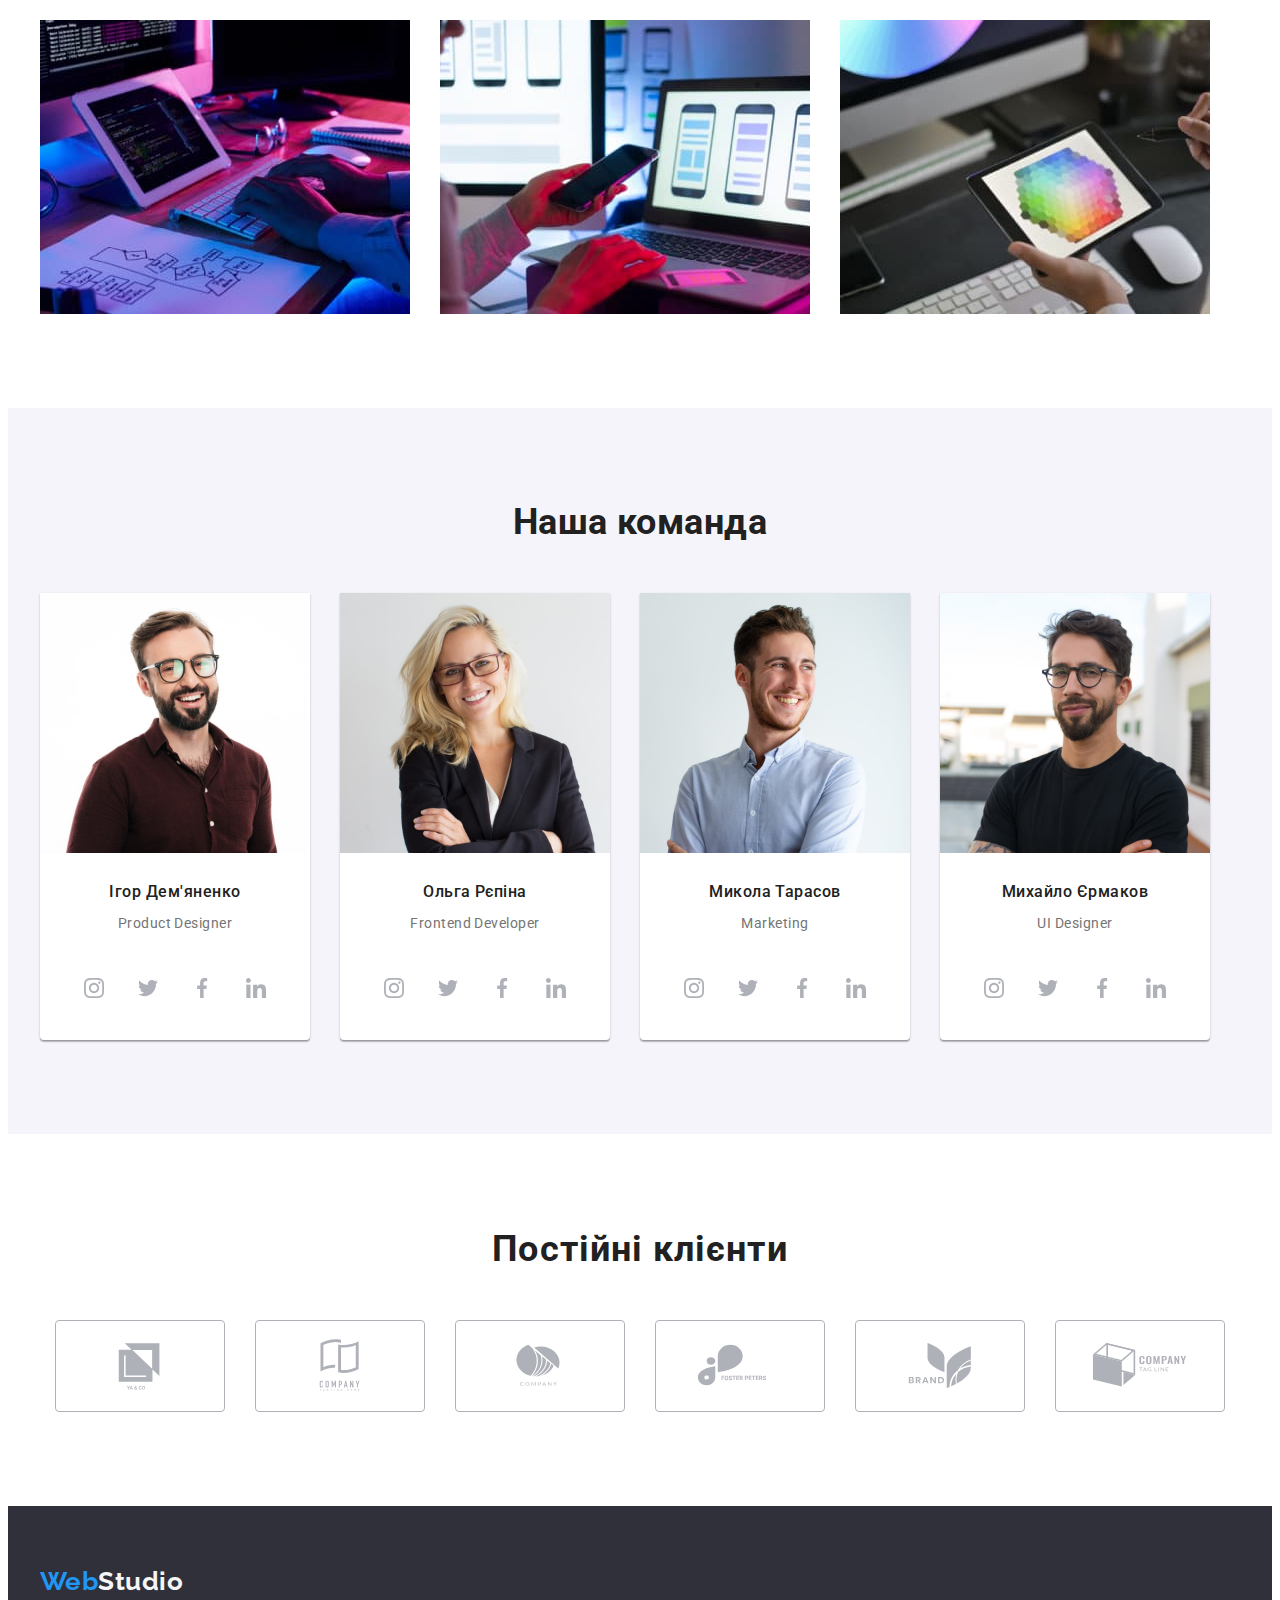
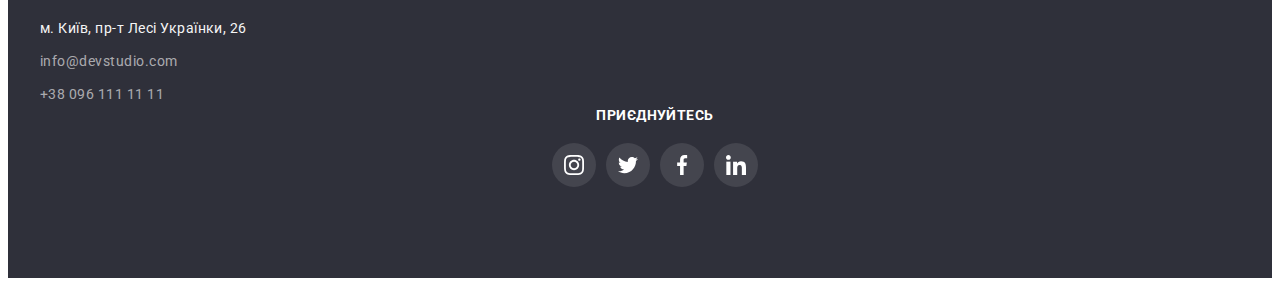
==== commit 5df617e5: "обнова" ====
--- a/index.html
+++ b/index.html
@@ -320,51 +320,56 @@
     </main>
     <footer class="page-footer">
         <div class="container">
-            <a href="index.html" class="logo-color"><span class="logo-style">Web</span>Studio</a>
-            <address>
-                <ul class="adress-list">
-                    <li class="fotter-social-list"><a href="" class="footer-adress">м. Київ, пр-т Лесі Українки, 26</a>
-                    </li>
-                    <li class="fotter-social-list"><a href="mailto:info@devstudio.com"
-                            class="footer-socials">info@devstudio.com</a></li>
-                    <li class="fotter-social-list"><a href="tel:+380961111111" class="footer-socials">+38 096 111 11
-                            11</a>
-                    </li>
-                </ul>
-            </address>
-        </div>
-        <div class="fotter-icon">
-            <h3 class="fotter-icon-text">Приєднуйтесь</h3>
-            <ul class="fotter-soc-list">
-                <li class="fotter-icon-desc">
-                    <a href="#" class="fotter-soc-link-link">
-                        <svg class="icon-feature-team" width="20px" height="20px">
-                            <use href="./images/icons.svg/icons.svg#icon-instagram"></use>
-                        </svg>
-                    </a>
-                </li>
-                <li class="fotter-icon-desc">
-                    <a href="#" class="fotter-soc-link-link">
-                        <svg class="icon-feature-team" width="20px" height="20px">
-                            <use href="./images/icons.svg/icons.svg#icon-twitter"></use>
-                        </svg>
-                    </a>
-                </li>
-                <li class="fotter-icon-desc">
-                    <a href="#" class="fotter-soc-link-link">
-                        <svg class="icon-feature-team" width="20px" height="20px">
-                            <use href="./images/icons.svg/icons.svg#icon-facebook"></use>
-                        </svg>
-                    </a>
-                </li>
-                <li class="fotter-icon-desc">
-                    <a href="#" class="fotter-soc-link-link">
-                        <svg class="icon-feature-team" width="20px" height="20px">
-                            <use href="./images/icons.svg/icons.svg#icon-linkedin"></use>
-                        </svg>
-                    </a>
-                </li>
-            </ul>
+            <div class="footer-grup">
+                <a href="index.html" class="logo-color"><span class="logo-style">Web</span>Studio</a>
+                <address>
+                    <ul class="adress-list">
+                        <li class="fotter-social-list"><a href="" class="footer-adress">м. Київ, пр-т Лесі Українки,
+                                26</a>
+                        </li>
+                        <li class="fotter-social-list"><a href="mailto:info@devstudio.com"
+                                class="footer-socials">info@devstudio.com</a></li>
+                        <li class="fotter-social-list"><a href="tel:+380961111111" class="footer-socials">+38 096 111 11
+                                11</a>
+                        </li>
+                    </ul>
+                </address>
+            </div>
+            <div class="footer-icon">
+                <div class="container">
+                    <h3 class="footer-icon-text">Приєднуйтесь</h3>
+                    <ul class="footer-soc-list">
+                        <li class="footer-icon-desc">
+                            <a href="#" class="footer-soc-link-link">
+                                <svg class="icon-feature-team" width="20px" height="20px">
+                                    <use href="./images/icons.svg/icons.svg#icon-instagram"></use>
+                                </svg>
+                            </a>
+                        </li>
+                        <li class="footer-icon-desc">
+                            <a href="#" class="footer-soc-link-link">
+                                <svg class="icon-feature-team" width="20px" height="20px">
+                                    <use href="./images/icons.svg/icons.svg#icon-twitter"></use>
+                                </svg>
+                            </a>
+                        </li>
+                        <li class="footer-icon-desc">
+                            <a href="#" class="footer-soc-link-link">
+                                <svg class="icon-feature-team" width="20px" height="20px">
+                                    <use href="./images/icons.svg/icons.svg#icon-facebook"></use>
+                                </svg>
+                            </a>
+                        </li>
+                        <li class="footer-icon-desc">
+                            <a href="#" class="footer-soc-link-link">
+                                <svg class="icon-feature-team" width="20px" height="20px">
+                                    <use href="./images/icons.svg/icons.svg#icon-linkedin"></use>
+                                </svg>
+                            </a>
+                        </li>
+                    </ul>
+                </div>
+            </div>
         </div>
     </footer>
 
--- a/css/style.css
+++ b/css/style.css
@@ -453,6 +453,12 @@
 /* Футер */
 
 .page-footer {
+  padding: 200px 0;
+  max-width: 1600px;
+  min-height: 252px;
+  margin-left: auto;
+  margin-right: auto;
+
   background: var(--footer-backgraund);
 
   padding: 60px 0;
@@ -510,13 +516,16 @@
 
 /* Футер иконки */
 
-.fotter-icon {
-  display: flex;
-  align-items: center;
-  justify-content: center;
-}
-
-.fotter-icon-text {
+.footer-icon {
+  width: 206px;
+  height: 80px;
+  left: 516px;
+  top: 2748px;
+}
+
+.footer-icon-text {
+  font-family: 'Roboto';
+  font-style: normal;
   font-weight: 700;
   font-size: 14px;
   line-height: 16px;
@@ -526,29 +535,30 @@
   color: #ffffff;
 
   display: flex;
-  align-items: center;
-  align-items: center;
-}
-
-.fotter-soc-list {
-  display: flex;
-  align-items: center;
-  align-items: center;
-
-  margin-left: 70px;
-}
-
-.fotter-icon-desc {
+  justify-content: center;
+  align-items: center;
+
+  margin-bottom: 20px;
+}
+
+.footer-soc-list {
+  display: flex;
+  justify-content: center;
+  align-items: center;
+  margin-bottom: 30px;
+}
+
+.footer-icon-desc {
   width: 44px;
   height: 44px;
   border-radius: 50%;
 }
 
-.fotter-icon-desc:not(:last-child) {
+.footer-icon-desc:not(:last-child) {
   margin-right: 10px;
 }
 
-.fotter-soc-link-link {
+.footer-soc-link-link {
   width: 100%;
   height: 100%;
   background-color: (var(--background-body));
@@ -558,19 +568,19 @@
   border-radius: 50%;
 }
 
-.fotter-soc-link-link {
+.footer-soc-link-link {
   color: #ffffff;
   background-color: rgba(255, 255, 255, 0.1);
 }
 
-.fotter-soc-link-link {
+.icon-feature-team {
   fill: currentColor;
 }
 
-.fotter-soc-link-link:hover {
-  background: var(--hover-focus-color);
-}
-
+.footer-soc-link-link:hover {
+  background-color: var(--accent-color);
+  color: #ffffff;
+}
 /* Кнопки портфолио*/
 
 .button-items {
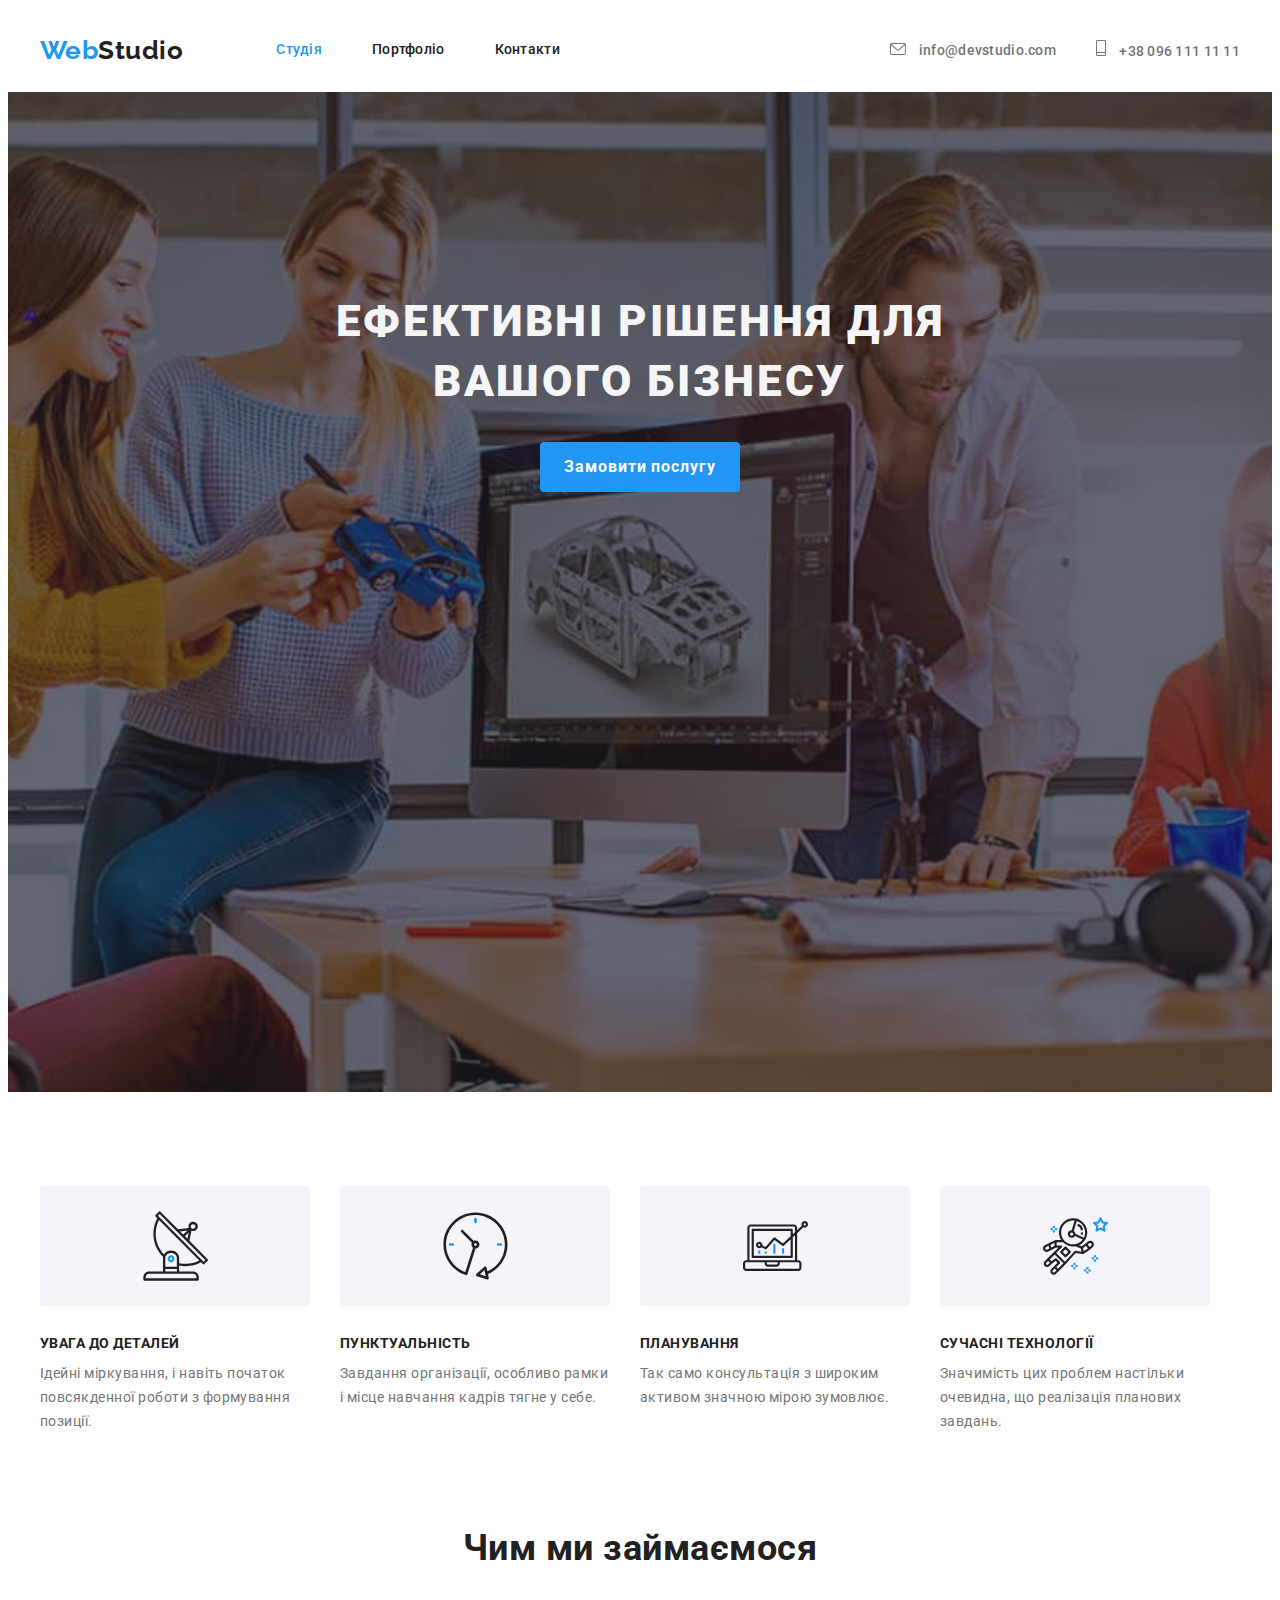
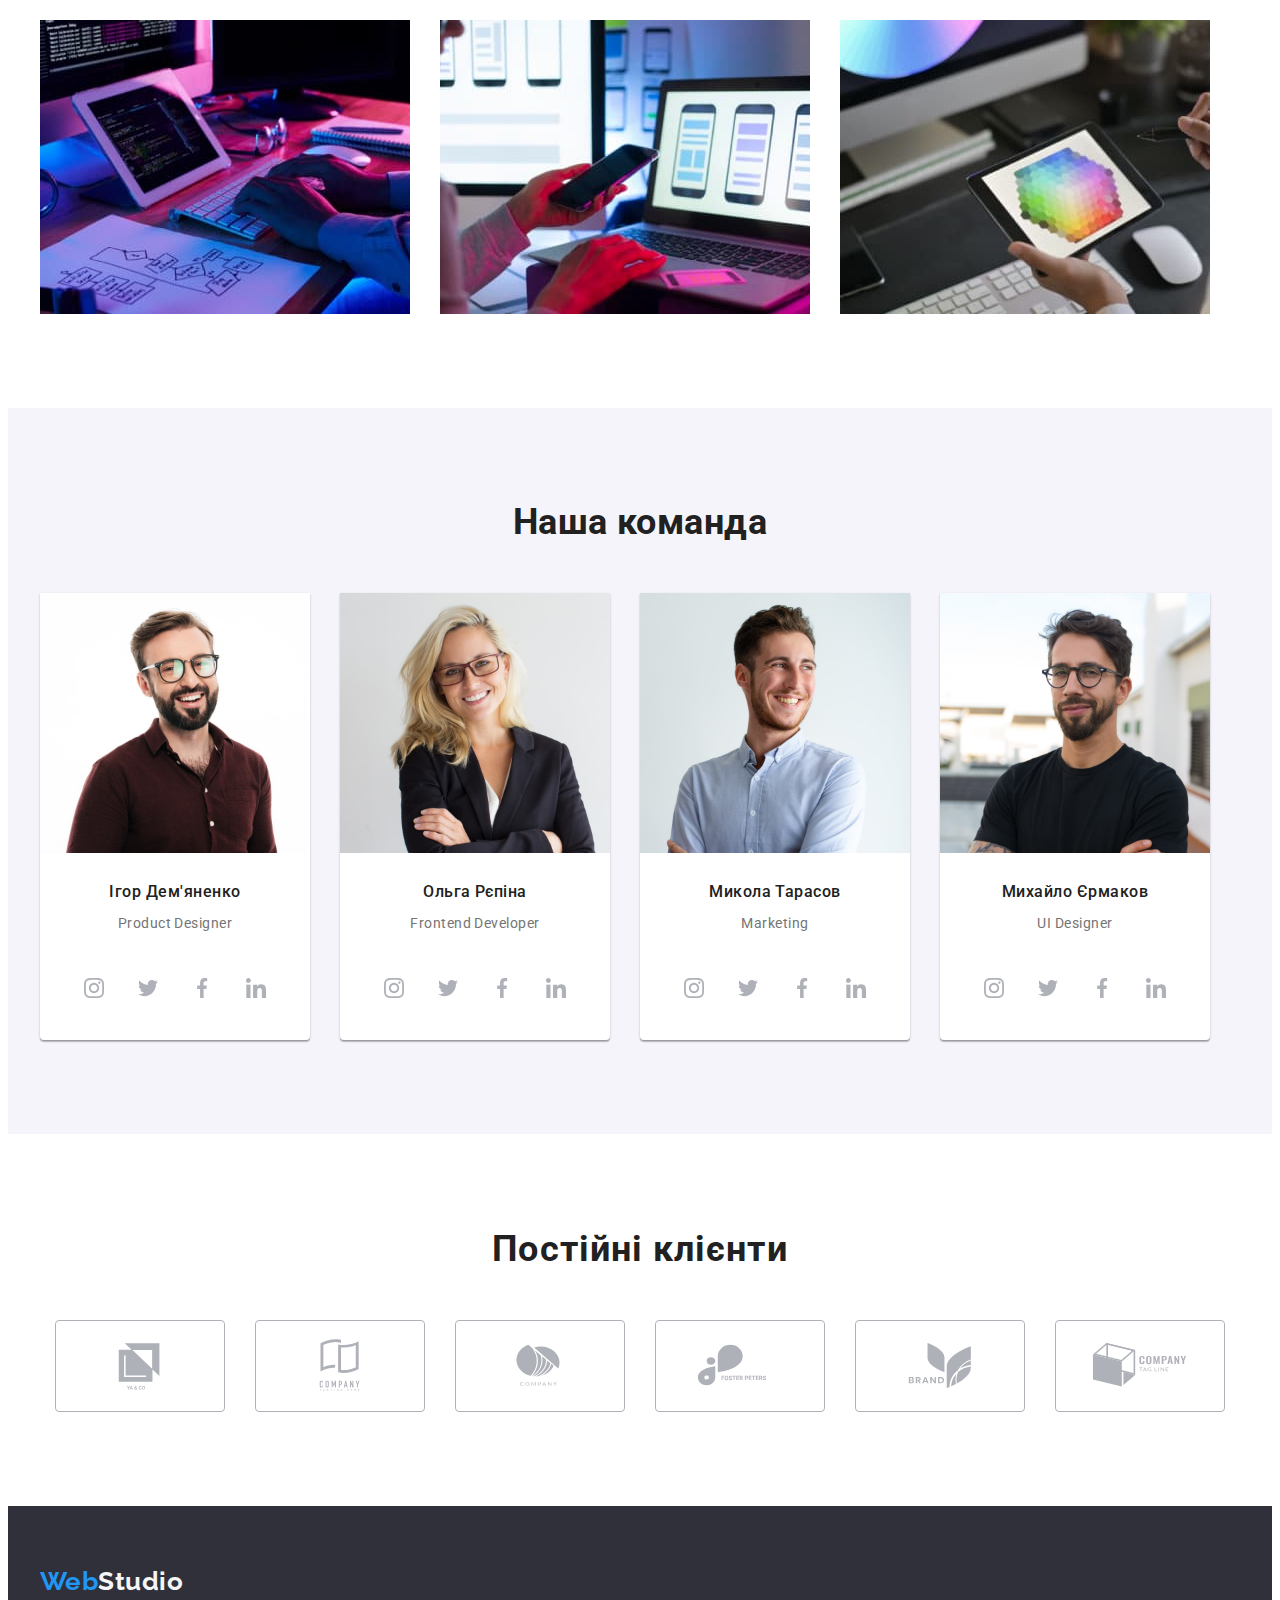
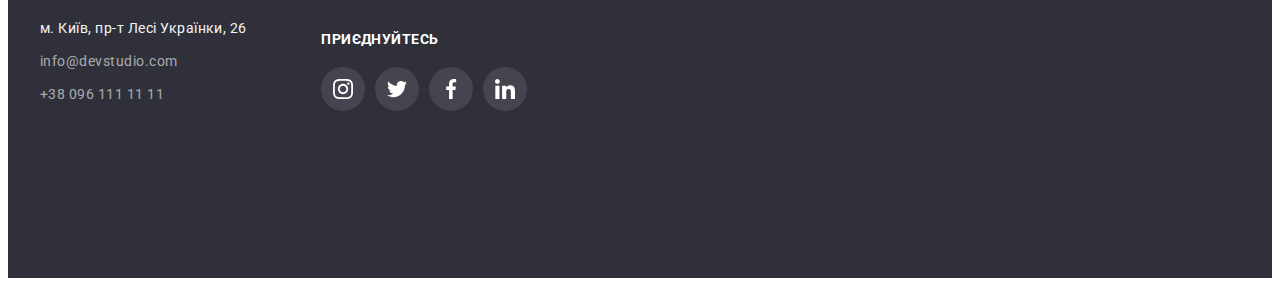
==== commit a445a24e: "почти-готово" ====
--- a/index.html
+++ b/index.html
@@ -319,7 +319,7 @@
         </section>
     </main>
     <footer class="page-footer">
-        <div class="container">
+        <div class="container footer">
             <div class="footer-grup">
                 <a href="index.html" class="logo-color"><span class="logo-style">Web</span>Studio</a>
                 <address>
@@ -336,39 +336,37 @@
                 </address>
             </div>
             <div class="footer-icon">
-                <div class="container">
-                    <h3 class="footer-icon-text">Приєднуйтесь</h3>
-                    <ul class="footer-soc-list">
-                        <li class="footer-icon-desc">
-                            <a href="#" class="footer-soc-link-link">
-                                <svg class="icon-feature-team" width="20px" height="20px">
-                                    <use href="./images/icons.svg/icons.svg#icon-instagram"></use>
-                                </svg>
-                            </a>
-                        </li>
-                        <li class="footer-icon-desc">
-                            <a href="#" class="footer-soc-link-link">
-                                <svg class="icon-feature-team" width="20px" height="20px">
-                                    <use href="./images/icons.svg/icons.svg#icon-twitter"></use>
-                                </svg>
-                            </a>
-                        </li>
-                        <li class="footer-icon-desc">
-                            <a href="#" class="footer-soc-link-link">
-                                <svg class="icon-feature-team" width="20px" height="20px">
-                                    <use href="./images/icons.svg/icons.svg#icon-facebook"></use>
-                                </svg>
-                            </a>
-                        </li>
-                        <li class="footer-icon-desc">
-                            <a href="#" class="footer-soc-link-link">
-                                <svg class="icon-feature-team" width="20px" height="20px">
-                                    <use href="./images/icons.svg/icons.svg#icon-linkedin"></use>
-                                </svg>
-                            </a>
-                        </li>
-                    </ul>
-                </div>
+                <h3 class="footer-icon-text">Приєднуйтесь</h3>
+                <ul class="footer-soc-list">
+                    <li class="footer-icon-desc">
+                        <a href="#" class="footer-soc-link-link">
+                            <svg class="icon-feature-team" width="20px" height="20px">
+                                <use href="./images/icons.svg/icons.svg#icon-instagram"></use>
+                            </svg>
+                        </a>
+                    </li>
+                    <li class="footer-icon-desc">
+                        <a href="#" class="footer-soc-link-link">
+                            <svg class="icon-feature-team" width="20px" height="20px">
+                                <use href="./images/icons.svg/icons.svg#icon-twitter"></use>
+                            </svg>
+                        </a>
+                    </li>
+                    <li class="footer-icon-desc">
+                        <a href="#" class="footer-soc-link-link">
+                            <svg class="icon-feature-team" width="20px" height="20px">
+                                <use href="./images/icons.svg/icons.svg#icon-facebook"></use>
+                            </svg>
+                        </a>
+                    </li>
+                    <li class="footer-icon-desc">
+                        <a href="#" class="footer-soc-link-link">
+                            <svg class="icon-feature-team" width="20px" height="20px">
+                                <use href="./images/icons.svg/icons.svg#icon-linkedin"></use>
+                            </svg>
+                        </a>
+                    </li>
+                </ul>
             </div>
         </div>
     </footer>
--- a/css/style.css
+++ b/css/style.css
@@ -516,11 +516,18 @@
 
 /* Футер иконки */
 
+.container-footer {
+  display: flex;
+  align-items: baseline;
+}
+
+.footer-grup {
+  display: inline-block;
+}
+
 .footer-icon {
-  width: 206px;
-  height: 80px;
-  left: 516px;
-  top: 2748px;
+  display: inline-block;
+  margin-left: 70px;
 }
 
 .footer-icon-text {
@@ -534,7 +541,6 @@
 
   color: #ffffff;
 
-  display: flex;
   justify-content: center;
   align-items: center;
 
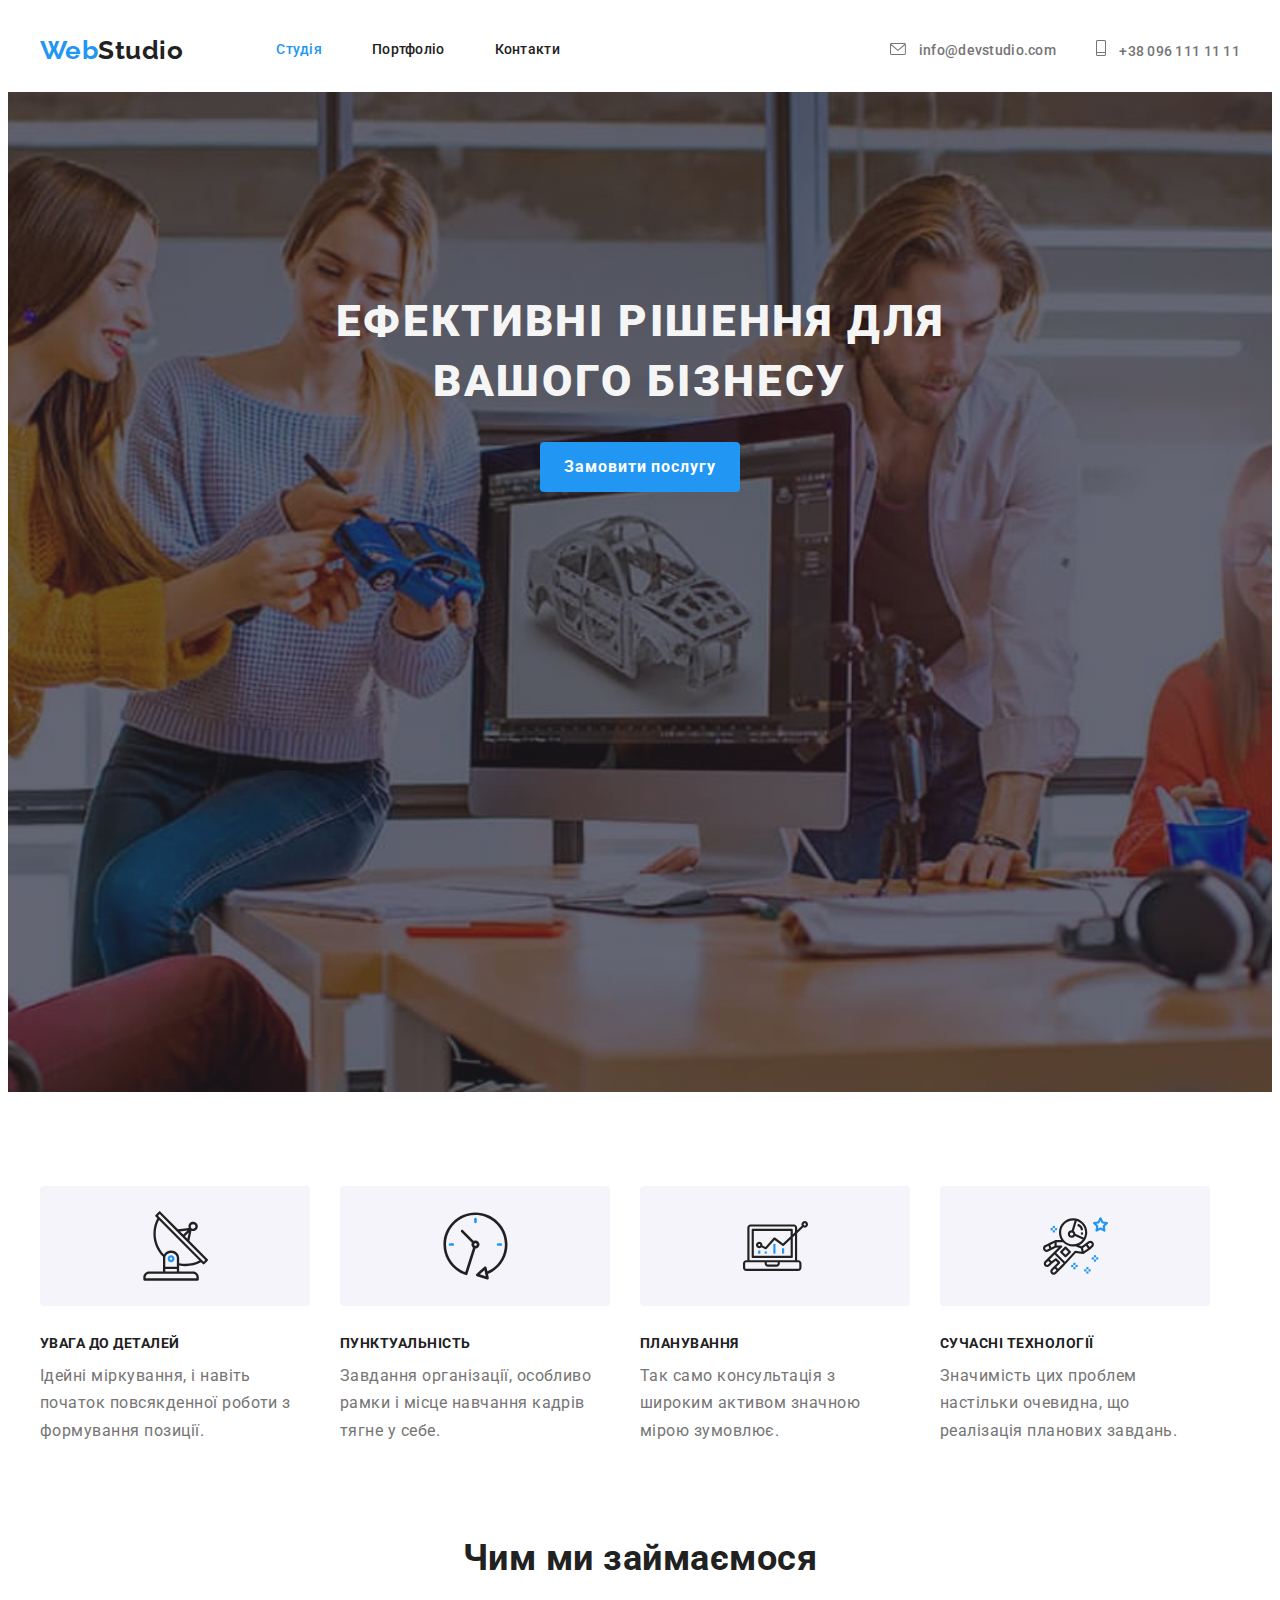
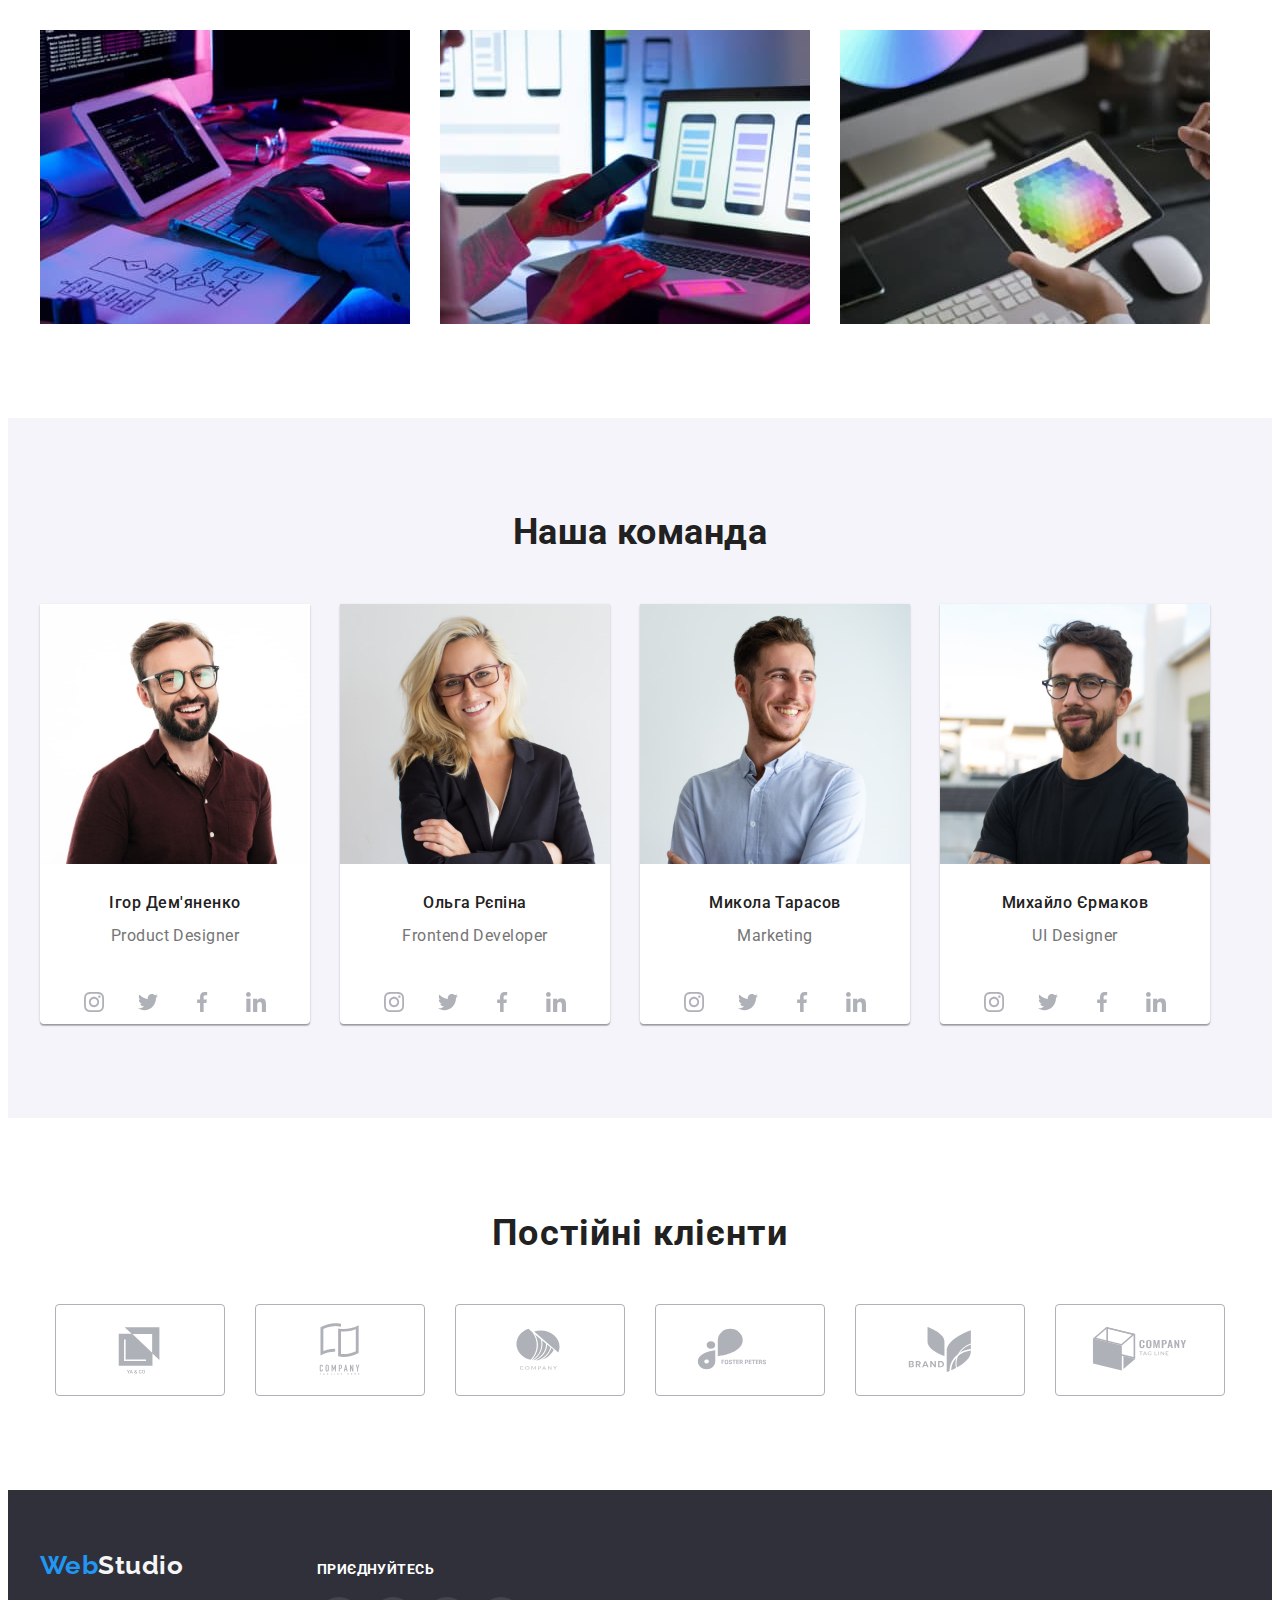
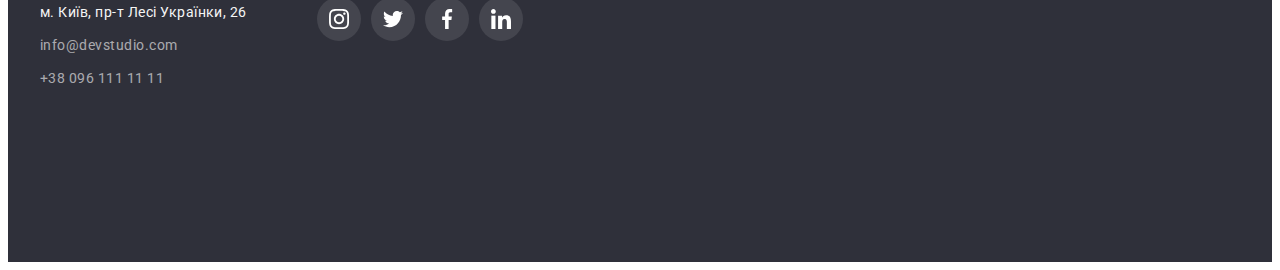
==== commit 34255987: "обнова" ====
--- a/index.html
+++ b/index.html
@@ -126,35 +126,37 @@
                             <h3 class="subtitle">Ігор Дем'яненко</h3>
                             <p class="text">Product Designer</p>
                         </div>
-                        <ul class="ikon-team-list">
-                            <li class="icon-team-desc">
-                                <a href="#" class="ikon-soc-link-link">
-                                    <svg class="icon-feature-team" width="20px" height="20px">
-                                        <use href="./images/icons.svg/icons.svg#icon-instagram"></use>
-                                    </svg>
-                                </a>
-                            </li>
-                            <li class="icon-team-desc">
-                                <a href="#" class="ikon-soc-link-link">
-                                    <svg class="icon-feature-team" width="20px" height="20px">
-                                        <use href="./images/icons.svg/icons.svg#icon-twitter"></use>
-                                    </svg>
-                                </a>
-                            </li>
-                            <li class="icon-team-desc">
-                                <a href="#" class="ikon-soc-link-link">
-                                    <svg class="icon-feature-team" width="20px" height="20px">
-                                        <use href="./images/icons.svg/icons.svg#icon-facebook"></use>
-                                    </svg>
-                                </a>
-                            </li>
-                            <li class="icon-team-desc"><a href="#" class="ikon-soc-link-link">
-                                    <svg class="icon-feature-team" width="20px" height="20px">
-                                        <use href="./images/icons.svg/icons.svg#icon-linkedin"></use>
-                                    </svg>
-                                </a>
-                            </li>
-                        </ul>
+                        <div class="team-icon-info">
+                            <ul class="ikon-team-list">
+                                <li class="icon-team-desc">
+                                    <a href="#" class="ikon-soc-link-link">
+                                        <svg class="icon-feature-team" width="20px" height="20px">
+                                            <use href="./images/icons.svg/icons.svg#icon-instagram"></use>
+                                        </svg>
+                                    </a>
+                                </li>
+                                <li class="icon-team-desc">
+                                    <a href="#" class="ikon-soc-link-link">
+                                        <svg class="icon-feature-team" width="20px" height="20px">
+                                            <use href="./images/icons.svg/icons.svg#icon-twitter"></use>
+                                        </svg>
+                                    </a>
+                                </li>
+                                <li class="icon-team-desc">
+                                    <a href="#" class="ikon-soc-link-link">
+                                        <svg class="icon-feature-team" width="20px" height="20px">
+                                            <use href="./images/icons.svg/icons.svg#icon-facebook"></use>
+                                        </svg>
+                                    </a>
+                                </li>
+                                <li class="icon-team-desc"><a href="#" class="ikon-soc-link-link">
+                                        <svg class="icon-feature-team" width="20px" height="20px">
+                                            <use href="./images/icons.svg/icons.svg#icon-linkedin"></use>
+                                        </svg>
+                                    </a>
+                                </li>
+                            </ul>
+                        </div>
                     </li>
                     <li class="work-list-item">
 
@@ -268,7 +270,7 @@
                 </ul>
             </div>
         </section>
-        <section>
+        <section class="section">
             <div class="container">
                 <h2 class="clients">Постійні клієнти</h2>
                 <ul class="clients-list">
@@ -336,7 +338,7 @@
                 </address>
             </div>
             <div class="footer-icon">
-                <h3 class="footer-icon-text">Приєднуйтесь</h3>
+                <p class="footer-icon-text">Приєднуйтесь</p>
                 <ul class="footer-soc-list">
                     <li class="footer-icon-desc">
                         <a href="#" class="footer-soc-link-link">
--- a/css/style.css
+++ b/css/style.css
@@ -45,6 +45,10 @@
   display: block;
 }
 
+.section {
+  padding: 94px;
+}
+
 /* вторичный основоного текста #212121 */
 
 /* основной цвет текста #757575; */
@@ -84,6 +88,9 @@
   font-size: 26px;
   line-height: 1.19;
   text-decoration: none;
+
+  display: flex;
+  align-items: center;
 }
 
 .logo-style {
@@ -272,7 +279,7 @@
   color: var(--primary-text-color);
 
   font-weight: 400;
-  font-size: 14px;
+  font-size: 16px;
   line-height: 1.71;
 }
 
@@ -358,7 +365,6 @@
   display: flex;
   justify-content: center;
   align-items: center;
-  margin-bottom: 30px;
 }
 
 .icon-team-desc {
@@ -405,7 +411,6 @@
 
   color: #212121;
 
-  margin-top: 94px;
   margin-bottom: 50px;
 }
 
@@ -414,8 +419,6 @@
 
   width: 170px;
   height: 92px;
-  left: 215px;
-  top: 2490px;
 
   border: 1px solid #afb1b8;
   border-radius: 4px;
@@ -423,7 +426,6 @@
   display: flex;
   align-items: center;
   justify-content: center;
-  margin-bottom: 94px;
 }
 
 .clients-list {
@@ -474,7 +476,7 @@
   text-decoration: none;
   margin-bottom: 20px;
 
-  display: block;
+  display: inline-block;
 }
 
 .footer-socials {
@@ -487,8 +489,6 @@
   font-size: 14px;
   line-height: 1.71;
   text-decoration: none;
-
-  display: block;
 }
 
 .fotter-social-list:not(:last-child) {
@@ -505,8 +505,6 @@
   font-size: 14px;
   line-height: 1.71;
   text-decoration: none;
-
-  display: block;
 }
 
 .fotter-social-list :hover,
@@ -516,7 +514,7 @@
 
 /* Футер иконки */
 
-.container-footer {
+.container.footer {
   display: flex;
   align-items: baseline;
 }
@@ -551,7 +549,6 @@
   display: flex;
   justify-content: center;
   align-items: center;
-  margin-bottom: 30px;
 }
 
 .footer-icon-desc {
@@ -638,7 +635,9 @@
   margin-right: 30px;
   margin-bottom: 30px;
   flex-basis: calc(100% / 3 - 60px);
-
+}
+
+.portfolio-items:hover .portfolio-items:focus {
   box-shadow: 0px 1px 1px rgba(0, 0, 0, 0.12), 0px 4px 4px rgba(0, 0, 0, 0.06),
     1px 4px 6px rgba(0, 0, 0, 0.16);
 }
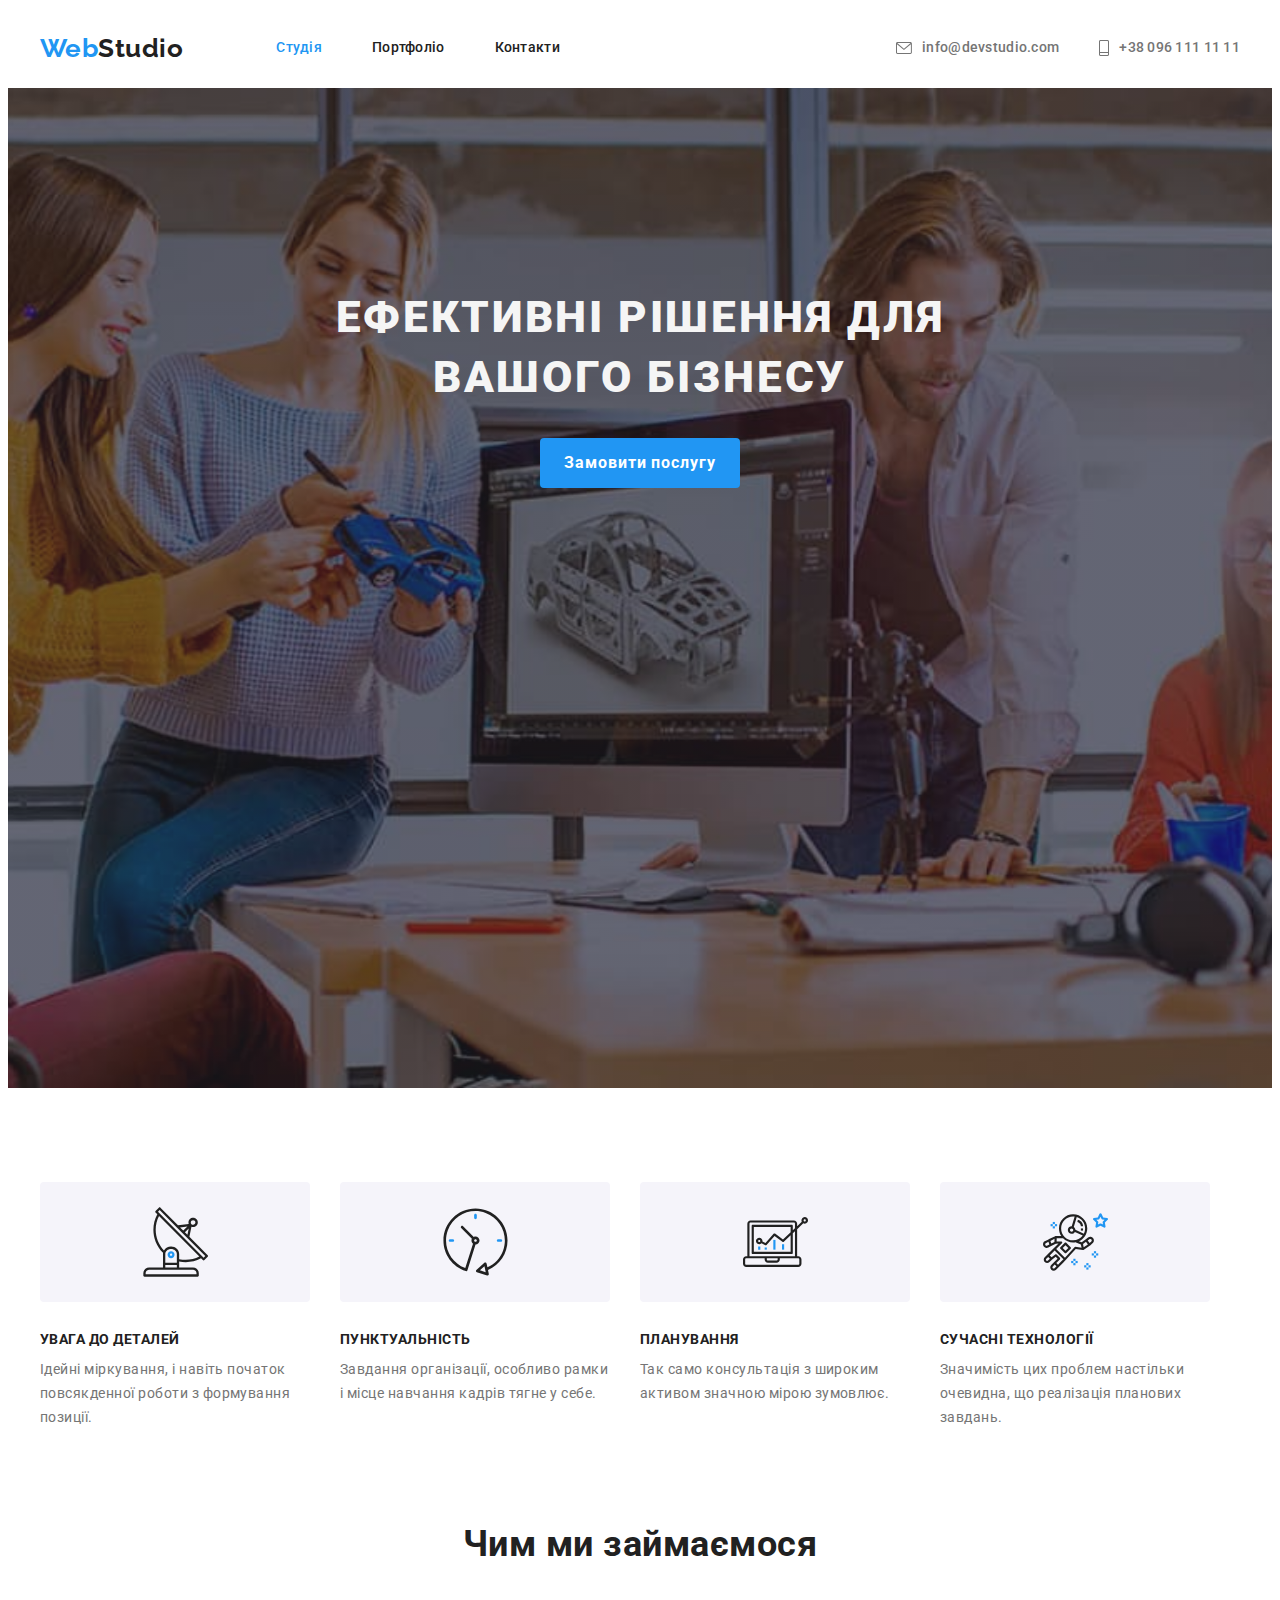
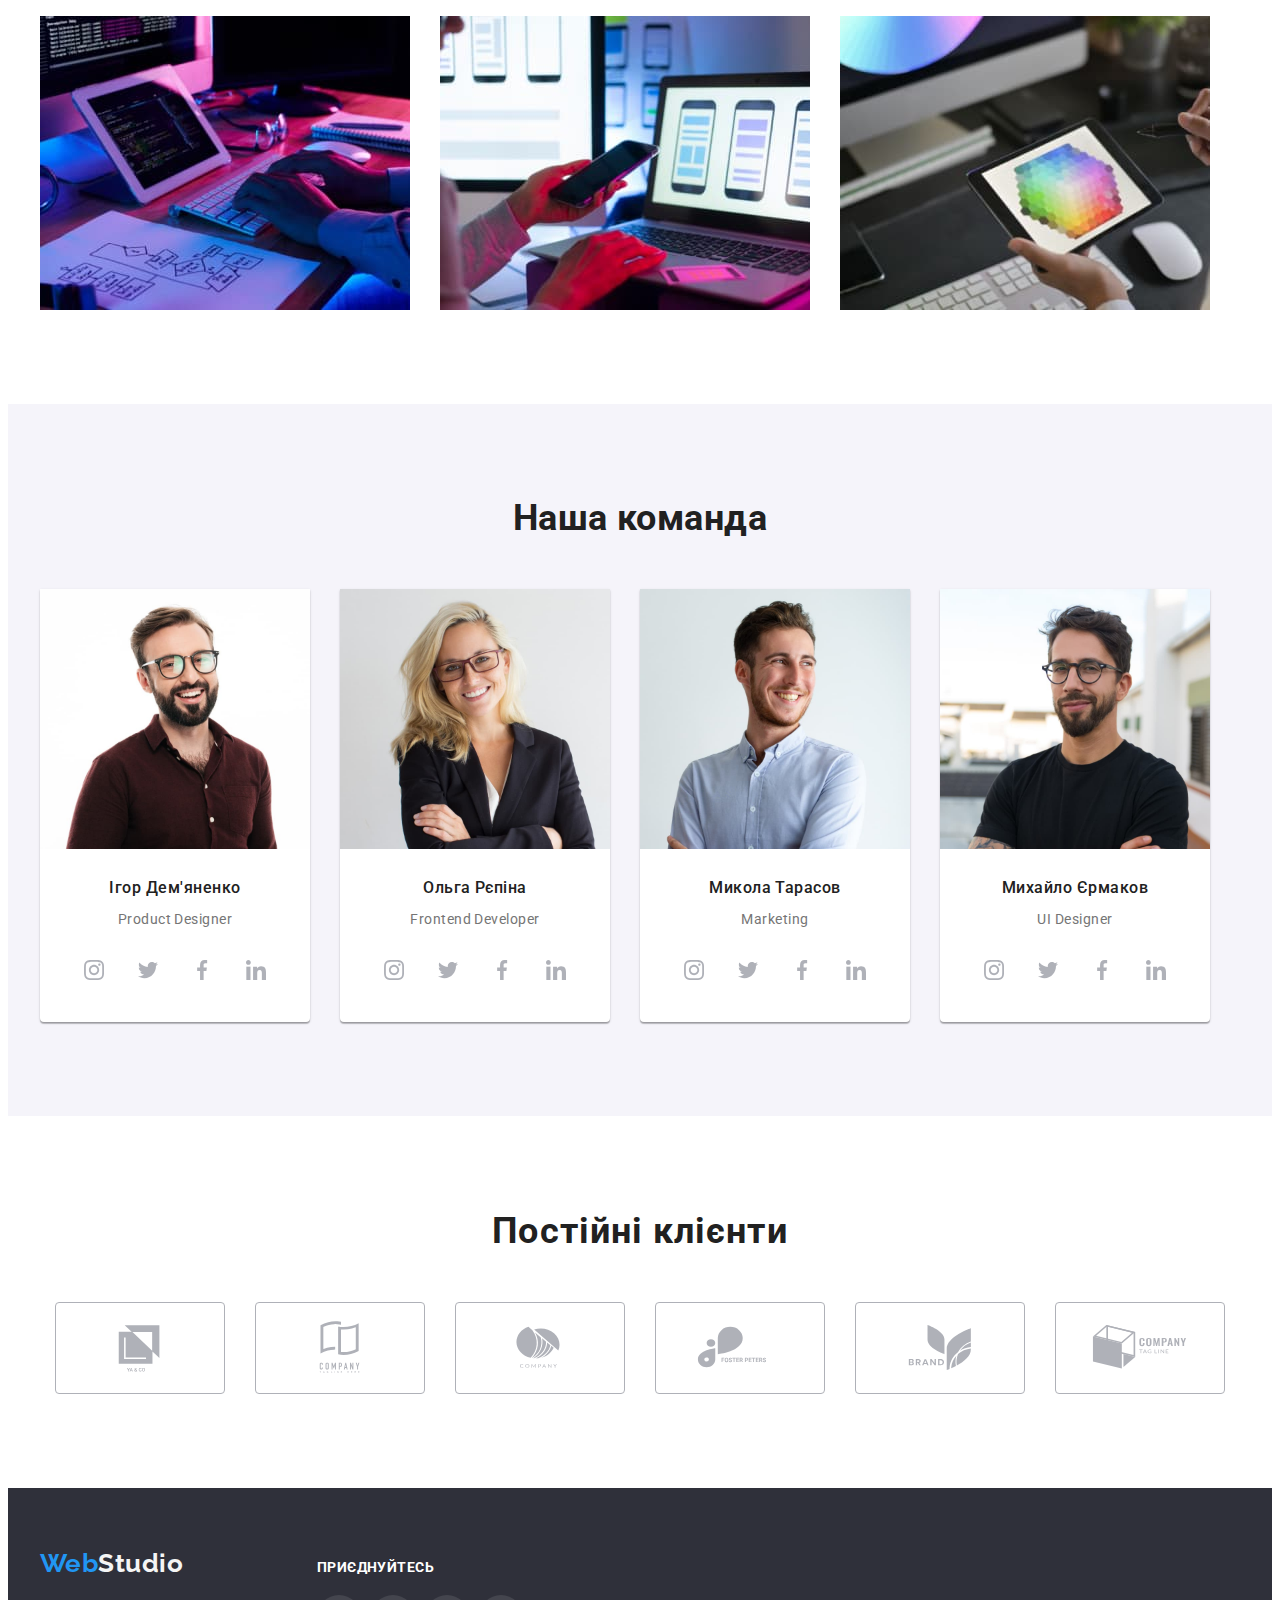
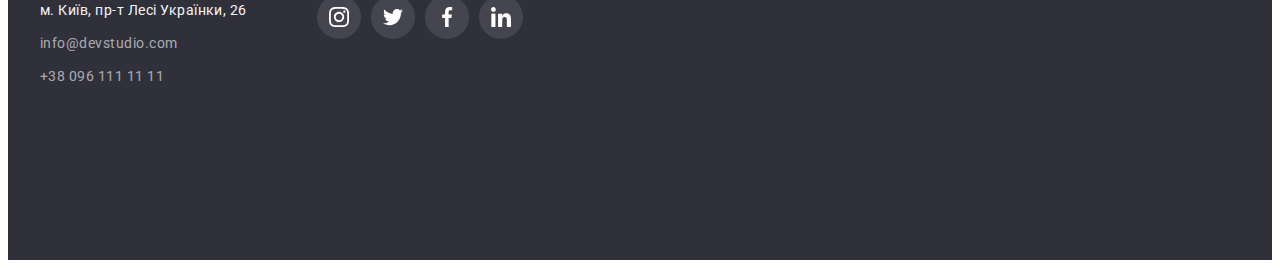
==== commit 16bdaca5: "final" ====
--- a/index.html
+++ b/index.html
@@ -125,8 +125,6 @@
                         <div class="team-desc">
                             <h3 class="subtitle">Ігор Дем'яненко</h3>
                             <p class="text">Product Designer</p>
-                        </div>
-                        <div class="team-icon-info">
                             <ul class="ikon-team-list">
                                 <li class="icon-team-desc">
                                     <a href="#" class="ikon-soc-link-link">
@@ -164,108 +162,111 @@
                         <div class="team-desc">
                             <h3 class="subtitle">Ольга Рєпіна</h3>
                             <p class="text">Frontend Developer</p>
-                        </div>
-                        <ul class="ikon-team-list">
-                            <li class="icon-team-desc">
-                                <a href="#" class="ikon-soc-link-link">
-                                    <svg class="icon-feature-team" width="20px" height="20px">
-                                        <use href="./images/icons.svg/icons.svg#icon-instagram"></use>
-                                    </svg>
-                                </a>
-                            </li>
-                            <li class="icon-team-desc">
-                                <a href="#" class="ikon-soc-link-link">
-                                    <svg class="icon-feature-team" width="20px" height="20px">
-                                        <use href="./images/icons.svg/icons.svg#icon-twitter"></use>
-                                    </svg>
-                                </a>
-                            </li>
-                            <li class="icon-team-desc">
-                                <a href="#" class="ikon-soc-link-link">
-                                    <svg class="icon-feature-team" width="20px" height="20px">
-                                        <use href="./images/icons.svg/icons.svg#icon-facebook"></use>
-                                    </svg>
-                                </a>
-                            </li>
-                            <li class="icon-team-desc"><a href="#" class="ikon-soc-link-link">
-                                    <svg class="icon-feature-team" width="20px" height="20px">
-                                        <use href="./images/icons.svg/icons.svg#icon-linkedin"></use>
-                                    </svg>
-                                </a>
-                            </li>
-                        </ul>
+
+                            <ul class="ikon-team-list">
+                                <li class="icon-team-desc">
+                                    <a href="#" class="ikon-soc-link-link">
+                                        <svg class="icon-feature-team" width="20px" height="20px">
+                                            <use href="./images/icons.svg/icons.svg#icon-instagram"></use>
+                                        </svg>
+                                    </a>
+                                </li>
+                                <li class="icon-team-desc">
+                                    <a href="#" class="ikon-soc-link-link">
+                                        <svg class="icon-feature-team" width="20px" height="20px">
+                                            <use href="./images/icons.svg/icons.svg#icon-twitter"></use>
+                                        </svg>
+                                    </a>
+                                </li>
+                                <li class="icon-team-desc">
+                                    <a href="#" class="ikon-soc-link-link">
+                                        <svg class="icon-feature-team" width="20px" height="20px">
+                                            <use href="./images/icons.svg/icons.svg#icon-facebook"></use>
+                                        </svg>
+                                    </a>
+                                </li>
+                                <li class="icon-team-desc"><a href="#" class="ikon-soc-link-link">
+                                        <svg class="icon-feature-team" width="20px" height="20px">
+                                            <use href="./images/icons.svg/icons.svg#icon-linkedin"></use>
+                                        </svg>
+                                    </a>
+                                </li>
+                            </ul>
+                        </div>
                     </li>
                     <li class="work-list-item">
                         <img src="./images/img6.jpg" alt="Имя" width="270" height="260">
                         <div class="team-desc">
                             <h3 class="subtitle">Микола Тарасов</h3>
                             <p class="text">Marketing</p>
-                        </div>
-                        <ul class="ikon-team-list">
-                            <li class="icon-team-desc">
-                                <a href="#" class="ikon-soc-link-link">
-                                    <svg class="icon-feature-team" width="20px" height="20px">
-                                        <use href="./images/icons.svg/icons.svg#icon-instagram"></use>
-                                    </svg>
-                                </a>
-                            </li>
-                            <li class="icon-team-desc">
-                                <a href="#" class="ikon-soc-link-link">
-                                    <svg class="icon-feature-team" width="20px" height="20px">
-                                        <use href="./images/icons.svg/icons.svg#icon-twitter"></use>
-                                    </svg>
-                                </a>
-                            </li>
-                            <li class="icon-team-desc">
-                                <a href="#" class="ikon-soc-link-link">
-                                    <svg class="icon-feature-team" width="20px" height="20px">
-                                        <use href="./images/icons.svg/icons.svg#icon-facebook"></use>
-                                    </svg>
-                                </a>
-                            </li>
-                            <li class="icon-team-desc"><a href="#" class="ikon-soc-link-link">
-                                    <svg class="icon-feature-team" width="20px" height="20px">
-                                        <use href="./images/icons.svg/icons.svg#icon-linkedin"></use>
-                                    </svg>
-                                </a>
-                            </li>
-                        </ul>
+
+                            <ul class="ikon-team-list">
+                                <li class="icon-team-desc">
+                                    <a href="#" class="ikon-soc-link-link">
+                                        <svg class="icon-feature-team" width="20px" height="20px">
+                                            <use href="./images/icons.svg/icons.svg#icon-instagram"></use>
+                                        </svg>
+                                    </a>
+                                </li>
+                                <li class="icon-team-desc">
+                                    <a href="#" class="ikon-soc-link-link">
+                                        <svg class="icon-feature-team" width="20px" height="20px">
+                                            <use href="./images/icons.svg/icons.svg#icon-twitter"></use>
+                                        </svg>
+                                    </a>
+                                </li>
+                                <li class="icon-team-desc">
+                                    <a href="#" class="ikon-soc-link-link">
+                                        <svg class="icon-feature-team" width="20px" height="20px">
+                                            <use href="./images/icons.svg/icons.svg#icon-facebook"></use>
+                                        </svg>
+                                    </a>
+                                </li>
+                                <li class="icon-team-desc"><a href="#" class="ikon-soc-link-link">
+                                        <svg class="icon-feature-team" width="20px" height="20px">
+                                            <use href="./images/icons.svg/icons.svg#icon-linkedin"></use>
+                                        </svg>
+                                    </a>
+                                </li>
+                            </ul>
+                        </div>
                     </li>
                     <li class="work-list-item">
                         <img src="./images/img7.jpg" alt="Имя" width="270" height="260">
                         <div class="team-desc">
                             <h3 class="subtitle">Михайло Єрмаков</h3>
                             <p class="text">UI Designer</p>
-                        </div>
-                        <ul class="ikon-team-list">
-                            <li class="icon-team-desc">
-                                <a href="#" class="ikon-soc-link-link">
-                                    <svg class="icon-feature-team" width="20px" height="20px">
-                                        <use href="./images/icons.svg/icons.svg#icon-instagram"></use>
-                                    </svg>
-                                </a>
-                            </li>
-                            <li class="icon-team-desc">
-                                <a href="#" class="ikon-soc-link-link">
-                                    <svg class="icon-feature-team" width="20px" height="20px">
-                                        <use href="./images/icons.svg/icons.svg#icon-twitter"></use>
-                                    </svg>
-                                </a>
-                            </li>
-                            <li class="icon-team-desc">
-                                <a href="#" class="ikon-soc-link-link">
-                                    <svg class="icon-feature-team" width="20px" height="20px">
-                                        <use href="./images/icons.svg/icons.svg#icon-facebook"></use>
-                                    </svg>
-                                </a>
-                            </li>
-                            <li class="icon-team-desc"><a href="#" class="ikon-soc-link-link">
-                                    <svg class="icon-feature-team" width="20px" height="20px">
-                                        <use href="./images/icons.svg/icons.svg#icon-linkedin"></use>
-                                    </svg>
-                                </a>
-                            </li>
-                        </ul>
+
+                            <ul class="ikon-team-list">
+                                <li class="icon-team-desc">
+                                    <a href="#" class="ikon-soc-link-link">
+                                        <svg class="icon-feature-team" width="20px" height="20px">
+                                            <use href="./images/icons.svg/icons.svg#icon-instagram"></use>
+                                        </svg>
+                                    </a>
+                                </li>
+                                <li class="icon-team-desc">
+                                    <a href="#" class="ikon-soc-link-link">
+                                        <svg class="icon-feature-team" width="20px" height="20px">
+                                            <use href="./images/icons.svg/icons.svg#icon-twitter"></use>
+                                        </svg>
+                                    </a>
+                                </li>
+                                <li class="icon-team-desc">
+                                    <a href="#" class="ikon-soc-link-link">
+                                        <svg class="icon-feature-team" width="20px" height="20px">
+                                            <use href="./images/icons.svg/icons.svg#icon-facebook"></use>
+                                        </svg>
+                                    </a>
+                                </li>
+                                <li class="icon-team-desc"><a href="#" class="ikon-soc-link-link">
+                                        <svg class="icon-feature-team" width="20px" height="20px">
+                                            <use href="./images/icons.svg/icons.svg#icon-linkedin"></use>
+                                        </svg>
+                                    </a>
+                                </li>
+                            </ul>
+                        </div>
                     </li>
                 </ul>
             </div>
--- a/css/style.css
+++ b/css/style.css
@@ -162,6 +162,9 @@
   line-height: 1.14;
   letter-spacing: 0.02em;
   text-decoration: none;
+
+  display: flex;
+  align-items: center;
 }
 
 .auth-nav :hover,
@@ -279,8 +282,10 @@
   color: var(--primary-text-color);
 
   font-weight: 400;
-  font-size: 16px;
+  font-size: 14px;
   line-height: 1.71;
+
+  margin-top: 10px;
 }
 
 /* Секция работа */
@@ -362,6 +367,8 @@
 }
 
 .ikon-team-list {
+  margin-top: 16px;
+
   display: flex;
   justify-content: center;
   align-items: center;
@@ -450,6 +457,7 @@
 .clients-svg:focus {
   background-color: #ffffff;
   color: var(--accent-color);
+  border-color: var(--accent-color);
 }
 
 /* Футер */
@@ -637,11 +645,6 @@
   flex-basis: calc(100% / 3 - 60px);
 }
 
-.portfolio-items:hover .portfolio-items:focus {
-  box-shadow: 0px 1px 1px rgba(0, 0, 0, 0.12), 0px 4px 4px rgba(0, 0, 0, 0.06),
-    1px 4px 6px rgba(0, 0, 0, 0.16);
-}
-
 .portfolio-item:nth-child(3n) {
   margin-right: 0;
 }
@@ -654,6 +657,16 @@
   border: 1px solid #eeeeee;
   border-top: none;
   padding: 20px 24px;
+}
+
+.portfolio-link.link {
+  display: block;
+  text-decoration: none;
+}
+
+.portfolio-link:hover {
+  box-shadow: 0px 3px 1px rgba(0, 0, 0, 0.1), 0px 1px 2px rgba(0, 0, 0, 0.08),
+    0px 2px 2px rgba(0, 0, 0, 0.12);
 }
 
 .subject {
